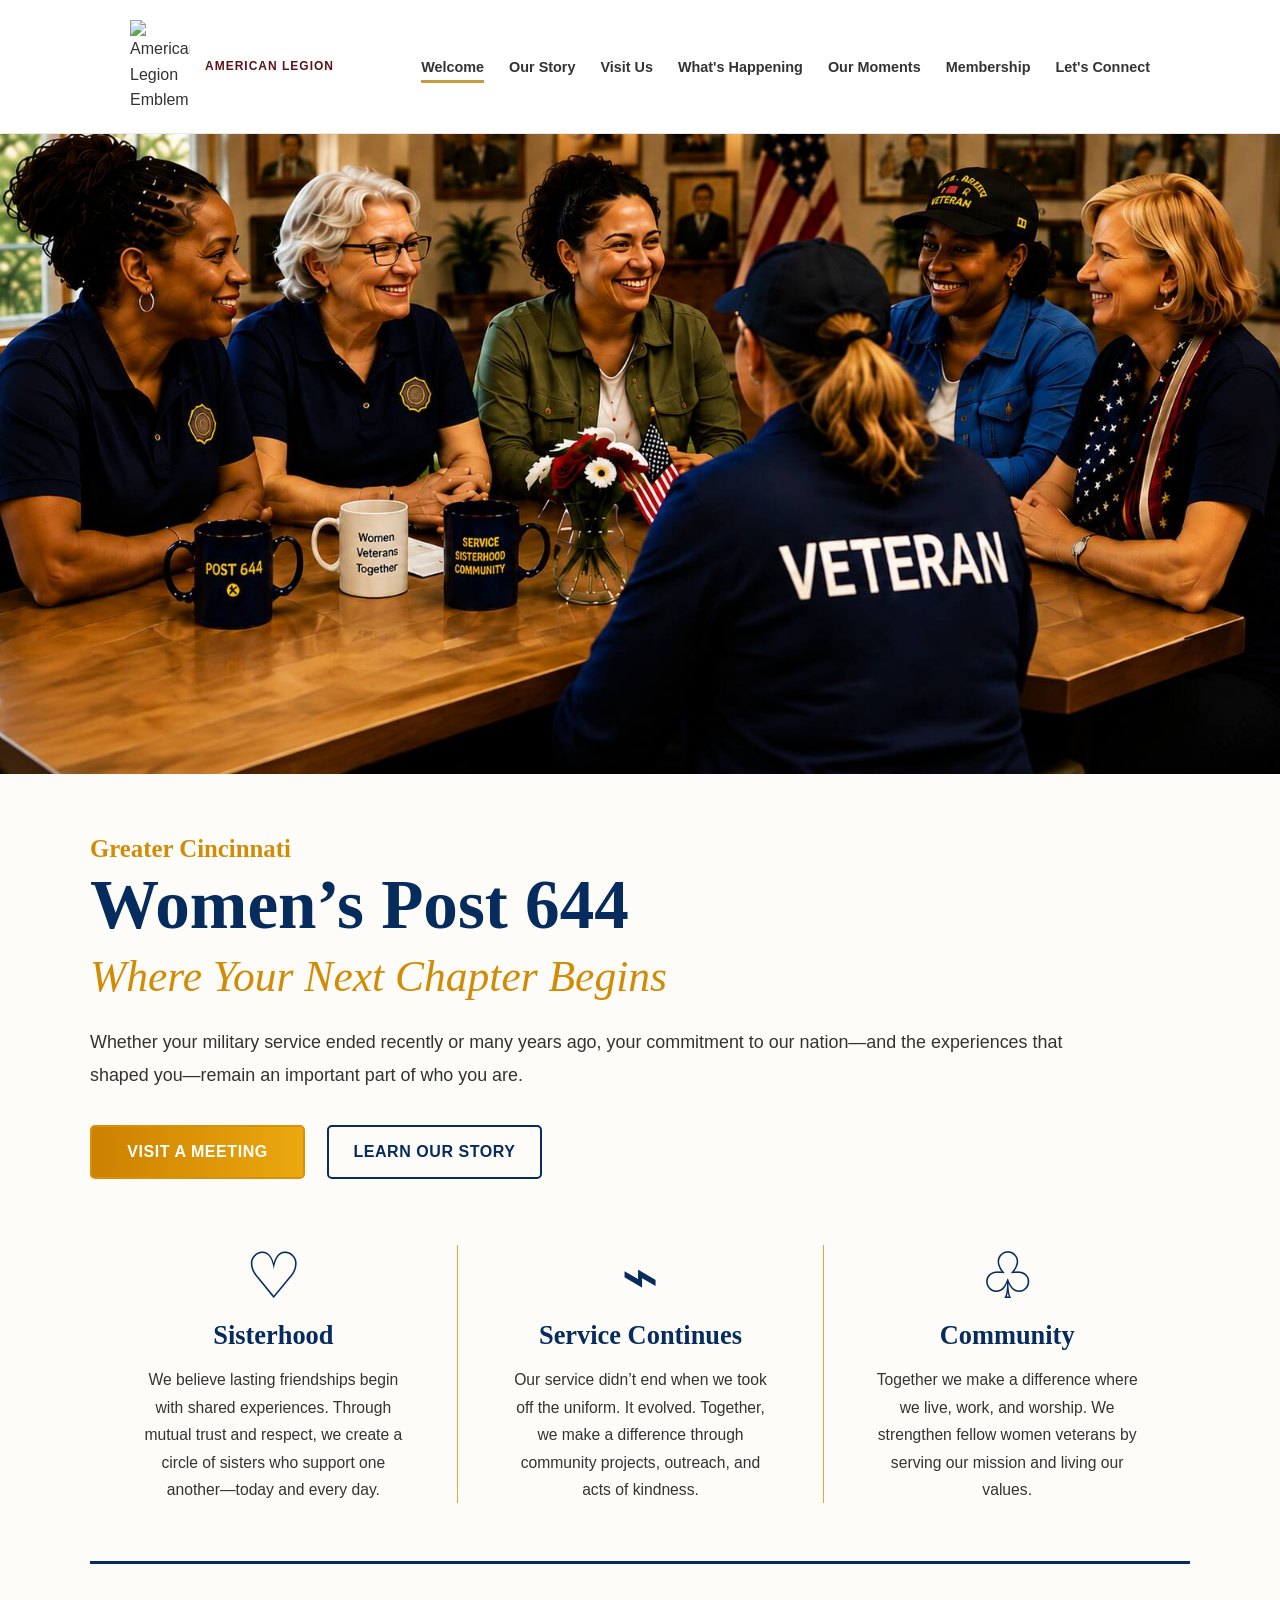
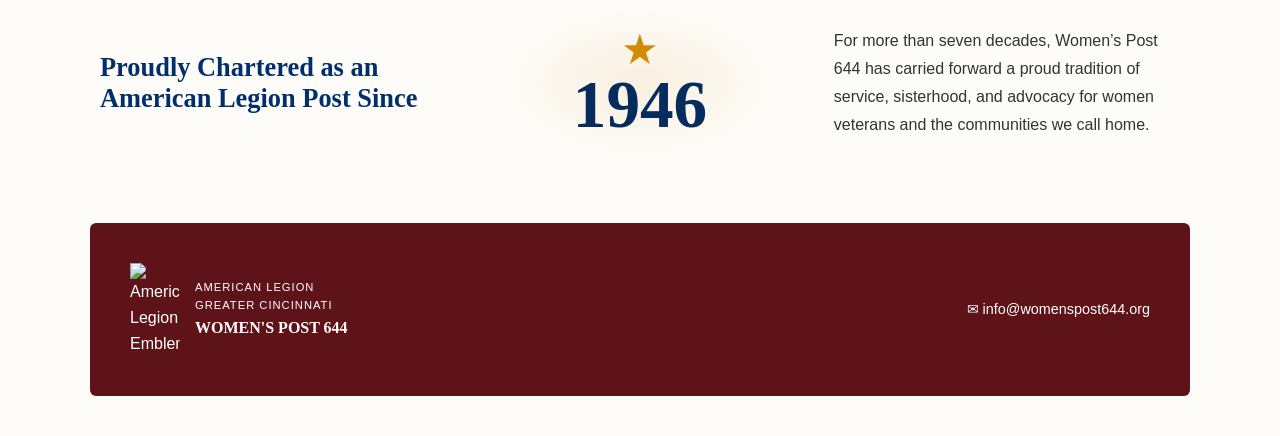
==== public/index.html @ 41a0744d "Center charter section" ====
<!DOCTYPE html>
<html lang="en">
<head>
  <meta charset="UTF-8">
  <meta name="viewport" content="width=device-width, initial-scale=1.0">
  <title>Welcome - American Legion Women's Post 644</title>
  <link rel="stylesheet" href="styles.css">
</head>
<body>

  <!-- FIXED HEADER -->
  <header class="site-header">
    <div class="header-inner">
      <div class="logo-container">
        <img src="TAL-emblem-line-art-RGB.png" alt="American Legion Emblem" class="logo-img">
        <div class="logo-text">
          <span class="legion-title">AMERICAN LEGION</span>
        </div>
      </div>
      <nav class="main-nav">
        <ul>
          <li><a href="index.html" class="active">Welcome</a></li>
          <li><a href="our-story.html">Our Story</a></li>
          <li><a href="visit-us.html">Visit Us</a></li>
          <li><a href="whats-happening.html">What's Happening</a></li>
          <li><a href="our-moments.html">Our Moments</a></li>
          <li><a href="membership.html">Membership</a></li>
          <li><a href="lets-connect.html">Let's Connect</a></li>
        </ul>
      </nav>
    </div>
  </header>

  <!-- ========================================== -->
  <!-- WELCOME PAGE CONTENT -->
  <!-- ========================================== -->
  <main>
    <section class="home-photo">
      <img src="welcome-table-hero.jpg" alt="A diverse group of women veterans gathered around a table">
    </section>

    <section class="home-intro">
      <p class="home-kicker">Greater Cincinnati</p>
      <h1>Women’s Post 644</h1>
      <p class="home-tagline">Where Your Next Chapter Begins</p>
      <p class="home-lede">Whether your military service ended recently or many years ago, your commitment to our nation—and the experiences that shaped you—remain an important part of who you are.</p>
      <div class="home-actions">
        <a class="home-button home-button-gold" href="visit-us.html">Visit a Meeting</a>
        <a class="home-button home-button-outline" href="our-story.html">Learn Our Story</a>
      </div>
    </section>

    <section class="home-values" aria-label="Our values">
      <article class="home-value">
        <div class="home-value-icon" aria-hidden="true">♡</div>
        <h2>Sisterhood</h2>
        <p>We believe lasting friendships begin with shared experiences. Through mutual trust and respect, we create a circle of sisters who support one another—today and every day.</p>
      </article>
      <article class="home-value">
        <div class="home-value-icon" aria-hidden="true">⌁</div>
        <h2>Service Continues</h2>
        <p>Our service didn’t end when we took off the uniform. It evolved. Together, we make a difference through community projects, outreach, and acts of kindness.</p>
      </article>
      <article class="home-value">
        <div class="home-value-icon" aria-hidden="true">♧</div>
        <h2>Community</h2>
        <p>Together we make a difference where we live, work, and worship. We strengthen fellow women veterans by serving our mission and living our values.</p>
      </article>
    </section>

    <section class="home-charter">
      <h2>Proudly Chartered as an American Legion Post Since</h2>
      <div class="home-year" aria-label="Chartered in 1946">
        <span class="year-star">★</span>
        <strong>1946</strong>
      </div>
      <p>For more than seven decades, Women’s Post 644 has carried forward a proud tradition of service, sisterhood, and advocacy for women veterans and the communities we call home.</p>
    </section>
  </main>
  <!-- ========================================== -->

  <!-- FIXED FOOTER -->
  <footer class="site-footer">
    <div class="footer-inner">
      <div class="footer-logo">
        <img src="TAL-emblem-full-detail-RGB.png" alt="American Legion Emblem" class="footer-img">
        <div class="footer-logo-text">
          <span class="footer-legion-title">AMERICAN LEGION</span>
          <span class="footer-chapter-title">GREATER CINCINNATI</span>
          <span class="footer-post-title">WOMEN'S POST 644</span>
        </div>
      </div>
      <div class="footer-address" aria-hidden="true"></div>
      <div class="footer-contact">
        <p>&#9993; info@womenspost644.org</p>
      </div>
    </div>
  </footer>

  <script>
    function handleImageError(imgElement) {
      const container = imgElement.parentElement;
      container.innerHTML = `
        <div class="photo-waiting-message">
          <span>&#128247;</span>
          <p>Photo coming soon...</p>
        </div>
      `;
    }
  </script>

</body>
</html>
---- public/styles.css ----
/* ========================================= */
/* --- GLOBAL VARIABLES & RESET --- */
/* ========================================= */
:root {
  --color-navy: #002f6c;
  --color-gold: #c89b3c;
  --color-beige-light: #fdfcf9;
  --color-beige-dark: #f4f0e6;
  --color-red: #5e1319;
  --color-text: #333333;
  --font-serif: 'Georgia', 'Times New Roman', serif;
  --font-sans: 'Arial', 'Helvetica', sans-serif;
}

* {
  box-sizing: border-box;
  margin: 0;
  padding: 0;
}

body {
  font-family: var(--font-sans);
  color: var(--color-text);
  line-height: 1.6;
  background: #fffdfa;
}

/* ========================================= */
/* --- WELCOME PAGE --- */
/* ========================================= */
.home-photo {
  width: 100%;
  overflow: hidden;
  background: #e9e0d2;
}

.home-photo img {
  display: block;
  width: 100%;
  height: auto;
}

.home-intro,
.home-values,
.home-charter {
  width: min(1100px, calc(100% - 80px));
  margin-inline: auto;
}

.home-intro {
  padding: 60px 0 48px;
}

.home-kicker {
  color: #d28b05;
  font: 700 1.55rem/1.2 var(--font-serif);
  margin-bottom: 4px;
}

.home-intro h1 {
  color: #062b5d;
  font-size: clamp(3rem, 5.4vw, 4.7rem);
  line-height: 1.08;
  margin-bottom: 8px;
}

.home-tagline {
  color: #d28b05;
  font: italic clamp(2rem, 3.4vw, 3.1rem)/1.2 var(--font-serif);
  margin-bottom: 24px;
}

.home-lede {
  max-width: 980px;
  font-size: 1.12rem;
  line-height: 1.8;
}

.home-actions {
  display: flex;
  flex-wrap: wrap;
  gap: 22px;
  margin-top: 34px;
}

.home-button {
  display: inline-flex;
  min-width: 215px;
  min-height: 54px;
  align-items: center;
  justify-content: center;
  border: 2px solid #062b5d;
  border-radius: 5px;
  color: #062b5d;
  font-weight: 800;
  letter-spacing: .035em;
  text-decoration: none;
  text-transform: uppercase;
}

.home-button-gold {
  border-color: #d99108;
  background: linear-gradient(90deg, #cc8100, #eba80f);
  color: white;
}

.home-button:hover,
.home-button:focus-visible {
  transform: translateY(-1px);
  box-shadow: 0 5px 14px rgba(6, 43, 93, .16);
}

.home-values {
  display: grid;
  grid-template-columns: repeat(3, 1fr);
  padding: 18px 0 58px;
}

.home-value {
  padding: 0 48px;
  text-align: center;
}

.home-value + .home-value {
  border-left: 1px solid #dfa83c;
}

.home-value-icon {
  min-height: 65px;
  color: #062b5d;
  font: 400 4rem/1 var(--font-serif);
}

.home-value h2 {
  margin: 4px 0 10px;
  color: #062b5d;
  font-size: 1.65rem;
}

.home-value p {
  font-size: .98rem;
  line-height: 1.75;
}

.home-charter {
  display: grid;
  grid-template-columns: 1fr .9fr 1fr;
  gap: 38px;
  align-items: center;
  border-top: 3px solid #062b5d;
  padding: 34px 10px 55px;
}

.home-charter h2 {
  font-size: 1.65rem;
  line-height: 1.2;
}

.small-gold-line {
  display: block;
  width: 40px;
  height: 2px;
  margin: 14px 0 9px;
  background: #d28b05;
}

.home-charter p {
  line-height: 1.75;
}

.home-year {
  display: flex;
  min-height: 170px;
  flex-direction: column;
  align-items: center;
  justify-content: center;
  color: #062b5d;
  background: radial-gradient(ellipse, rgba(210,139,5,.10), transparent 67%);
}

.year-star {
  color: #d28b05;
  font-size: 2.6rem;
  line-height: 1;
}

.home-year strong {
  font: 700 4.2rem/1 var(--font-serif);
}

@media (max-width: 820px) {
  .home-intro,
  .home-values,
  .home-charter {
    width: min(100% - 36px, 680px);
  }

  .home-values,
  .home-charter {
    grid-template-columns: 1fr;
  }

  .home-value {
    padding: 30px 12px;
  }

  .home-value + .home-value {
    border-top: 1px solid #dfa83c;
    border-left: 0;
  }

  .home-charter {
    gap: 10px;
    text-align: center;
  }

  .small-gold-line {
    margin-inline: auto;
  }

}

@media (max-width: 520px) {
  .home-intro {
    padding-top: 38px;
  }

  .home-actions,
  .home-button {
    width: 100%;
  }
}

h1, h2, h3, h4 {
  font-family: var(--font-serif);
  color: var(--color-navy);
}

/* ========================================= */
/* --- FIXED HEADER & NAVIGATION --- */
/* ========================================= */
.site-header {
  background: #ffffff;
  border-bottom: 1px solid #eaeaea;
  width: 100%;
  position: sticky; 
  top: 0;            
  z-index: 1000;    
}

.header-inner {
  display: flex;
  justify-content: space-between;
  align-items: center;
  max-width: 1100px; 
  margin: 0 auto;    
  padding: 20px 40px; 
  width: 100%;
}

.logo-container {
  display: flex;
  align-items: center;
  gap: 15px;
}

.logo-img {
  width: 60px;
  height: auto;
}

.logo-text {
  display: flex;
  flex-direction: column;
}

.legion-title {
  font-size: 0.8rem; /* Slightly increased for better legibility */
  color: var(--color-red);
  letter-spacing: 1.5px; /* Expands the letters slightly for a sharper look */
  font-weight: 800; /* Makes the text bolder and more impactful */
  text-transform: uppercase;
}

.chapter-title {
  font-size: 0.85rem;
  color: var(--color-navy);
  font-weight: bold;
  letter-spacing: 0.5px;
}

.post-title {
  font-size: 1.2rem;
  font-family: var(--font-serif);
  color: var(--color-navy);
  font-weight: bold;
}

.main-nav ul {
  display: flex;
  list-style: none;
  gap: 25px;
}

.main-nav a {
  text-decoration: none;
  color: var(--color-text);
  font-size: 0.9rem;
  font-weight: bold;
  padding-bottom: 5px;
}

.main-nav a.active {
  border-bottom: 3px solid var(--color-gold);
}

/* ========================================= */
/* --- UNIFIED 2-COLUMN LAYOUTS --- */
/* ========================================= */
/* This guarantees ALL columns are identical */
.hero-split,
.main-container,
.promise-section,
.bottom-cta,
.legacy-section {
  display: grid;
  grid-template-columns: 1fr 1fr; /* Forces exact 50/50 split */
  gap: 50px;                      /* Consistent space between columns */
  max-width: 1100px;              /* Keeps the entire width identical */
  margin: 60px auto;              /* Consistent spacing */
  padding: 0 40px;
  align-items: stretch;           /* Keeps heights identical */
}

/* Layout overrides to prevent bad margins on specific sections */
.hero-split {
  background-color: var(--color-beige-light);
  border-bottom: 1px solid #eaeaea;
  margin: 0 auto;
  padding: 40px;
  align-items: center;
}

.bottom-cta {
  margin-bottom: 40px;
  align-items: center;
}

.promise-section {
  margin-top: 0;
}

/* ========================================= */
/* --- HERO IMAGE BEHAVIORS --- */
/* ========================================= */
.hero-image {
  width: 100%;
  display: flex;
  justify-content: center;
}

.hero-image img {
  max-width: 100%;
  height: auto;
  object-fit: contain;
  border-radius: 4px; 
}

/* Top Hero for Our Story Page */
.story-hero {
  background-color: var(--color-beige-light);
  border-bottom: 1px solid #eaeaea;
  width: 100%;
  display: flex;
  justify-content: center;
}

.story-hero-inner {
  width: 100%;
  max-width: 1100px; 
  margin: 0 auto;
}

.full-width-banner {
  width: 100%;
  height: auto;
  display: block;
}

.hero-divider {
  color: var(--color-gold);
  font-size: 1.5rem;
  margin-bottom: 20px;
}

.hero-subtitle {
  font-family: var(--font-serif);
  font-size: 1.8rem;
  font-style: italic;
  color: var(--color-gold);
  line-height: 1.2;
}

/* ========================================= */
/* --- COMPONENT STYLES --- */
/* ========================================= */
.content-left h2 {
  font-size: 2rem;
  font-style: italic;
  margin-bottom: 25px;
  line-height: 1.3;
}

.content-left p {
  margin-bottom: 20px;
  font-size: 1rem;
}

.highlight-text {
  color: var(--color-gold);
  font-weight: bold;
}

.highlight-red {
  color: var(--color-red);
  font-weight: bold;
}

.bold-text {
  font-weight: bold;
  color: var(--color-navy);
  font-size: 1.1rem;
  margin-top: 30px;
}

.legacy-image img {
  width: 100%;
  border-radius: 4px;
}

/* Info Card */
.info-card {
  background-color: var(--color-beige-dark);
  padding: 30px;
  border-radius: 4px;
  height: 100%;
}

.info-card h3 {
  text-align: center;
  font-size: 1.6rem;
  color: var(--color-gold);
}

.card-divider {
  text-align: center;
  color: var(--color-gold);
  margin-bottom: 30px;
}

.info-row {
  display: flex;
  gap: 15px; 
  margin-bottom: 20px; 
  border-bottom: 1px solid #dfd8c8;
  padding-bottom: 15px; 
}

.info-row:last-child {
  border-bottom: none;
  margin-bottom: 0;
  padding-bottom: 0;
}

.icon-circle {
  background-color: var(--color-gold);
  color: #fff;
  width: 40px;
  height: 40px;
  display: flex;
  align-items: center;
  justify-content: center;
  border-radius: 50%;
  flex-shrink: 0;
  font-size: 1.2rem;
}

.info-text h4 {
  font-family: var(--font-sans);
  color: var(--color-text);
  font-size: 0.9rem;
  letter-spacing: 1px;
  margin-bottom: 5px;
}

.info-text p {
  font-size: 0.9rem;
}

/* Bottom CTA Specifics */
.cta-image img {
  width: 100%;
  border-radius: 4px;
  height: 100%;
  object-fit: cover;
}

.cta-content h3 {
  font-size: 2rem;
  font-style: italic;
  color: var(--color-gold);
  margin-bottom: 20px;
}

.cta-content p {
  margin-bottom: 15px;
  font-size: 0.95rem;
}

.contact-box {
  display: flex;
  gap: 15px;
  background-color: var(--color-beige-light);
  border: 1px solid var(--color-gold);
  padding: 20px;
  margin-top: 25px;
  border-radius: 4px;
}

.contact-box .icon-circle {
  background-color: var(--color-red);
}

.email-link {
  color: var(--color-navy);
  font-weight: bold;
  font-size: 1.1rem;
}

.cta-banner {
  text-align: center;
  padding: 20px;
  font-style: italic;
  font-family: var(--font-serif);
  color: var(--color-navy);
  font-size: 1.2rem;
}

/* What Guides Us Section */
.guides-section {
  max-width: 1100px;
  margin: 0 auto 80px;
  padding: 0 40px;
}

.guides-header {
  display: flex;
  align-items: center;
  justify-content: center;
  gap: 20px;
  margin-bottom: 50px;
}

.guides-header h2 {
  font-size: 2rem;
  font-style: italic;
  color: var(--color-gold);
}

.guides-header .line {
  flex-grow: 1;
  height: 1px;
  background-color: #dfd8c8;
}

.guides-grid {
  display: grid;
  grid-template-columns: repeat(4, 1fr);
  gap: 30px;
  text-align: center;
}

.guide-item {
  display: flex;
  flex-direction: column;
  align-items: center;
}

.guide-icon {
  background-color: var(--color-red);
  color: white;
  width: 70px;
  height: 70px;
  border-radius: 50%;
  display: flex;
  align-items: center;
  justify-content: center;
  font-size: 2rem;
  margin-bottom: 15px;
  border: 3px solid var(--color-beige-light);
  box-shadow: 0 0 0 2px var(--color-red); 
}

.guide-item h4 {
  color: var(--color-red);
  font-size: 1.2rem;
  margin-bottom: 10px;
}

.guide-item p {
  font-size: 0.9rem;
  line-height: 1.5;
}

/* Bottom Promise Section Specifics */
.promise-image {
  display: flex;
}

.promise-image img {
  width: 100%;
  height: 100%; 
  object-fit: cover; 
  border-radius: 4px;
}

.promise-content {
  background-color: var(--color-beige-dark);
  padding: 60px 40px;
  border-radius: 4px;
}

.promise-content h3 {
  font-size: 2rem;
  font-style: italic;
  color: var(--color-gold);
  margin-bottom: 20px;
}

.promise-content p {
  font-size: 1.1rem;
  color: var(--color-text);
  margin-bottom: 8px;
}

.promise-bold {
  font-weight: bold;
  color: var(--color-red) !important;
  margin-top: 15px;
}

.heart-icon {
  color: var(--color-gold);
}

/* ========================================= */
/* --- FIXED FOOTER --- */
/* ========================================= */
.site-footer {
  width: 100%;
  padding-bottom: 40px; 
}

.footer-inner {
  background-color: var(--color-red);
  color: #ffffff;
  display: grid;
  grid-template-columns: 1fr 1fr 1fr;
  align-items: center;
  max-width: 1100px;  
  margin: 0 auto;     
  padding: 40px;      
  width: 100%;
  border-radius: 4px; 
}

.footer-logo {
  display: flex;
  align-items: center;
  gap: 15px;
}

.footer-img {
  width: 50px;
}

.footer-logo-text {
  display: flex;
  flex-direction: column;
}

.footer-legion-title, .footer-chapter-title {
  font-size: 0.7rem;
  letter-spacing: 1px;
}

.footer-post-title {
  font-family: var(--font-serif);
  font-size: 1rem;
  font-weight: bold;
}

.footer-address p, .footer-contact p {
  font-size: 0.9rem;
  line-height: 1.5;
}

.footer-contact {
  text-align: right;
}


/* ========================================= */
/* --- VISIT US FULL-WIDTH HERO STYLES --- */
/* ========================================= */
.visit-us-hero {
  background-color: var(--color-beige-light);
  border-bottom: 1px solid #eaeaea;
  width: 100%;
  max-width: 1100px;
  margin: 0 auto;
  padding: 40px;
  display: block; /* Removes the 2-column grid layout specifically for this hero */
}

.visit-us-hero .hero-image-full {
  width: 100%;
  display: flex;
  justify-content: center;
}

.visit-us-hero .hero-image-full img {
  width: 100%;
  max-width: 1000px;
  height: auto;
  object-fit: contain;
  border-radius: 4px;
}

/* ========================================= */
/* --- INTERACTIVE GRID CALENDAR OBJECT --- */
/* ========================================= */
.calendar-card {
  background-color: var(--color-beige-dark);
  border: 1px solid #dfd8c8;
  border-radius: 6px;
  padding: 25px;
  height: 100%;
}

.calendar-header-title {
  text-align: center;
  font-family: var(--font-serif);
  font-size: 1.1rem;
  color: var(--color-navy);
  letter-spacing: 1px;
  font-weight: bold;
  margin-bottom: 12px;
}

.calendar-nav {
  display: flex;
  justify-content: space-between;
  align-items: center;
  border-top: 1px solid #dfd8c8;
  border-bottom: 1px solid #dfd8c8;
  padding: 8px 15px;
  margin-bottom: 15px;
}

.calendar-nav h3 {
  font-size: 1.1rem;
  color: var(--color-red);
  letter-spacing: 1px;
}

.cal-arrow {
  color: var(--color-red);
  font-weight: bold;
  cursor: pointer;
  padding: 0 8px;
  user-select: none;
  font-size: 1.1rem;
}

.cal-arrow:hover {
  opacity: 0.7;
}

/* Calendar Grid Container */
.calendar-grid {
  display: grid;
  grid-template-columns: repeat(7, 1fr);
  background-color: #e6dfcf; 
  gap: 1px;
  border: 1px solid #dfd8c8;
  border-radius: 4px;
  overflow: hidden;
}

/* Weekday Labels */
.cal-weekday {
  background-color: var(--color-red);
  color: #ffffff;
  font-size: 0.7rem;
  font-weight: bold;
  text-align: center;
  padding: 8px 0;
  letter-spacing: 0.5px;
}

/* Individual Day Cells */
.cal-day {
  background-color: #ffffff;
  min-height: 60px;
  padding: 5px;
  font-size: 0.8rem;
  color: var(--color-text);
  display: flex;
  flex-direction: column;
  justify-content: flex-start;
  align-items: flex-start;
}

.cal-day span {
  font-weight: 600;
}

/* Muted past/future days */
.cal-day.muted {
  background-color: #f8f6f0;
  color: #b0a898;
}

.cal-day.muted span {
  font-weight: normal;
}

/* Highlighted Event Cell */
.cal-day.active-event {
  background-color: #faeccd;
  border: 1px inset var(--color-gold);
}

.cal-day.active-event .day-num {
  color: var(--color-red);
  font-weight: bold;
}

/* Event micro-badges inside cells */
.cal-event-tag {
  font-size: 0.55rem;
  background-color: var(--color-red);
  color: #ffffff;
  padding: 1px 3px;
  border-radius: 2px;
  margin-top: 3px;
  line-height: 1.1;
  font-weight: normal !important;
  max-width: 100%;
  overflow: hidden;
  text-overflow: ellipsis;
  white-space: nowrap;
}

.cal-time {
  font-size: 0.5rem;
  color: var(--color-navy);
  margin-top: 2px;
  font-weight: bold !important;
}

/* ========================================= */
/* --- ANNOUNCEMENTS / MONTHLY HIGHLIGHTS --- */
/* ========================================= */
.announcements-section {
  max-width: 1100px;
  margin: 60px auto;
  padding: 30px 40px;
  background-color: var(--color-beige-dark);
  border: 1px solid #dfd8c8;
  border-radius: 6px;
}

.announcements-header-title {
  text-align: center;
  font-family: var(--font-serif);
  font-size: 1.1rem;
  color: var(--color-navy);
  letter-spacing: 1px;
  font-weight: bold;
  margin-bottom: 25px;
  border-bottom: 1px solid #dfd8c8;
  padding-bottom: 15px;
}

.announcements-grid {
  display: grid;
  grid-template-columns: 1fr 1fr;
  gap: 30px;
  align-items: stretch;
}

.announcement-badge-row {
  display: flex;
  gap: 20px;
  align-items: flex-start;
  background-color: #ffffff;
  padding: 20px;
  border-radius: 4px;
  border: 1px solid #dfd8c8;
  height: 100%;
}

.announcement-badge-row .icon-circle {
  flex-shrink: 0;
}

.red-bg {
  background-color: var(--color-red) !important;
  color: white;
}

.gold-bg {
  background-color: var(--color-gold) !important;
  color: white;
}

.announcement-list p {
  font-size: 0.85rem;
  margin-bottom: 12px;
  color: var(--color-text);
  line-height: 1.4;
}

.announcement-list p:last-child {
  margin-bottom: 0;
}

/* ========================================= */
/* --- OUR MOMENTS PAGE STYLES --- */
/* ========================================= */

.moments-grid-section {
  max-width: 1100px;
  margin: 0 auto 60px;
  padding: 0 40px;
}

.moments-grid {
  display: grid;
  grid-template-columns: repeat(3, 1fr);
  gap: 30px;
}

.moment-card {
  background-color: var(--color-navy);
  border-radius: 6px;
  overflow: hidden;
  box-shadow: 0 4px 6px rgba(0, 0, 0, 0.05);
  display: flex;
  flex-direction: column;
}

.moment-img-container {
  width: 100%;
  height: 200px;
  background-color: var(--color-beige-dark);
  overflow: hidden;
}

.moment-img-container img {
  width: 100%;
  height: 100%;
  object-fit: cover;
  transition: transform 0.3s ease;
}

.moment-img-container img:hover {
  transform: scale(1.03);
}

.moment-card-content {
  padding: 20px;
  color: #ffffff;
  display: flex;
  flex-direction: column;
  justify-content: flex-start;
  flex-grow: 1;
}

.moment-card-title {
  font-family: var(--font-serif);
  font-size: 0.95rem;
  color: var(--color-gold);
  letter-spacing: 0.5px;
  font-weight: bold;
  margin-bottom: 8px;
}

.moment-card-content p {
  font-size: 0.85rem;
  color: #f0f0f0;
  line-height: 1.4;
}

/* Responsive safeguard for smaller screens */
@media (max-width: 900px) {
  .moments-grid {
    grid-template-columns: 1fr;
  }
}

/* ========================================= */
/* --- OUR MOMENTS & LIGHTBOX STYLES --- */
/* ========================================= */

.moments-grid-section {
  max-width: 1100px;
  margin: 0 auto 60px;
  padding: 0 40px;
}

.moments-grid {
  display: grid;
  grid-template-columns: repeat(3, 1fr);
  gap: 30px;
}

.moment-card {
  background-color: var(--color-navy);
  border-radius: 6px;
  overflow: hidden;
  box-shadow: 0 4px 6px rgba(0, 0, 0, 0.05);
  display: flex;
  flex-direction: column;
  cursor: pointer;
  transition: transform 0.2s ease, box-shadow 0.2s ease;
}

.moment-card:hover {
  transform: translateY(-4px);
  box-shadow: 0 8px 15px rgba(0, 0, 0, 0.1);
}

.moment-img-container {
  width: 100%;
  height: 200px;
  background-color: var(--color-beige-dark);
  overflow: hidden;
  position: relative;
}

.moment-img-container img {
  width: 100%;
  height: 100%;
  object-fit: cover;
  transition: transform 0.3s ease;
}

.moment-card:hover .moment-img-container img {
  transform: scale(1.03);
}

/* Waiting / Missing Image Placeholder Box */
.photo-waiting-message {
  width: 100%;
  height: 100%;
  background-color: var(--color-beige-dark);
  display: flex;
  flex-direction: column;
  align-items: center;
  justify-content: center;
  color: #777777;
  gap: 8px;
}

.photo-waiting-message span {
  font-size: 1.8rem;
}

.photo-waiting-message p {
  font-size: 0.8rem;
  font-style: italic;
  font-family: var(--font-serif);
  color: var(--color-navy);
  margin: 0;
}

.moment-card-content {
  padding: 20px;
  color: #ffffff;
  display: flex;
  flex-direction: column;
  justify-content: flex-start;
  flex-grow: 1;
}

.moment-card-title {
  font-family: var(--font-serif);
  font-size: 0.95rem;
  color: var(--color-gold);
  letter-spacing: 0.5px;
  font-weight: bold;
  margin-bottom: 8px;
}

.moment-card-content p {
  font-size: 0.85rem;
  color: #f0f0f0;
  line-height: 1.4;
}

/* Lightbox Modal Overlay */
.lightbox-modal {
  display: none;
  position: fixed;
  z-index: 2000;
  left: 0;
  top: 0;
  width: 100%;
  height: 100%;
  background-color: rgba(0, 0, 0, 0.85);
  align-items: center;
  justify-content: center;
  padding: 20px;
}

.lightbox-content {
  background-color: var(--color-beige-light);
  padding: 20px;
  border-radius: 6px;
  max-width: 800px;
  width: 100%;
  text-align: center;
  position: relative;
  box-shadow: 0 5px 25px rgba(0,0,0,0.5);
}

.lightbox-content img {
  width: 100%;
  max-height: 60vh;
  object-fit: contain;
  border-radius: 4px;
}

.lightbox-content p {
  margin-top: 15px;
  font-family: var(--font-serif);
  color: var(--color-navy);
  font-size: 1.1rem;
}

.lightbox-close {
  position: absolute;
  top: 15px;
  right: 25px;
  color: #ffffff;
  font-size: 2.5rem;
  font-weight: bold;
  cursor: pointer;
  z-index: 2010;
}

.lightbox-close:hover {
  color: var(--color-gold);
}

@media (max-width: 900px) {
  .moments-grid {
    grid-template-columns: 1fr;
  }
}

/* ========================================= */
/* --- MEMBERSHIP PAGE STYLES --- */
/* ========================================= */

.membership-columns-section {
  max-width: 1100px;
  margin: 40px auto;
  padding: 0 40px;
}

.membership-grid {
  display: grid;
  grid-template-columns: repeat(3, 1fr);
  gap: 30px;
  align-items: stretch;
}

.membership-card {
  background-color: var(--color-beige-dark);
  border: 1px solid #dfd8c8;
  border-radius: 6px;
  padding: 30px;
  display: flex;
  flex-direction: column;
  height: 100%;
}

.membership-card h3 {
  text-align: center;
  font-size: 1.2rem;
  color: var(--color-navy);
  letter-spacing: 0.5px;
}

.membership-icon-circle {
  background-color: var(--color-navy);
  color: #ffffff;
  width: 60px;
  height: 60px;
  display: flex;
  align-items: center;
  justify-content: center;
  border-radius: 50%;
  margin: 15px auto 20px;
  font-size: 1.5rem;
}

/* Eligibility branch badges grid */
.branches-grid {
  display: grid;
  grid-template-columns: repeat(3, 1fr);
  gap: 8px;
  margin-top: auto;
}

.branch-tag {
  background-color: #ffffff;
  border: 1px solid #dfd8c8;
  color: var(--color-navy);
  font-size: 0.65rem;
  font-weight: bold;
  text-align: center;
  padding: 6px 4px;
  border-radius: 4px;
  letter-spacing: 0.5px;
}

/* Benefits list */
.benefit-list {
  list-style: none;
  display: flex;
  flex-direction: column;
  gap: 15px;
  margin-top: 10px;
}

.benefit-list li {
  display: flex;
  gap: 12px;
  align-items: flex-start;
  font-size: 0.85rem;
  color: var(--color-text);
  line-height: 1.4;
}

.benefit-bullet {
  color: var(--color-gold);
  font-size: 1rem;
  flex-shrink: 0;
  margin-top: 1px;
}

/* Membership Bottom CTA Banner */
.membership-cta-banner {
  max-width: 1100px;
  margin: 40px auto 0;
  padding: 0 40px;
}

.cta-banner-grid {
  background-color: var(--color-beige-dark);
  border: 1px solid #dfd8c8;
  border-radius: 6px;
  padding: 25px 30px;
  display: grid;
  grid-template-columns: 1fr 1fr;
  gap: 30px;
  align-items: center;
}

.cta-banner-side {
  display: flex;
  gap: 15px;
  align-items: center;
  background-color: #ffffff;
  padding: 20px;
  border-radius: 4px;
  border: 1px solid #dfd8c8;
  height: 100%;
}

@media (max-width: 900px) {
  .membership-grid,
  .cta-banner-grid {
    grid-template-columns: 1fr;
  }
}

/* ========================================= */
/* --- LET'S CONNECT PAGE STYLES --- */
/* ========================================= */

/* Commander Letter Section */
.commander-letter-section {
  max-width: 1100px;
  margin: 40px auto;
  padding: 0 40px;
}

.commander-card {
  background-color: var(--color-beige-dark);
  border: 1px solid #dfd8c8;
  border-radius: 6px;
  padding: 40px;
  display: grid;
  grid-template-columns: 320px 1fr;
  gap: 40px;
  align-items: center;
}

.commander-img-col {
  width: 100%;
  height: 380px;
  background-color: #ffffff;
  border-radius: 4px;
  overflow: hidden;
  border: 1px solid #dfd8c8;
}

.commander-img-col img {
  width: 100%;
  height: 100%;
  object-fit: cover;
}

.commander-text-col p {
  font-size: 0.9rem;
  color: var(--color-text);
  margin-bottom: 12px;
  line-height: 1.5;
}

.commander-header-title {
  font-family: var(--font-serif);
  font-size: 1.8rem;
  color: var(--color-navy);
  font-style: italic;
  margin-bottom: 15px;
  display: flex;
  align-items: center;
  gap: 10px;
}

.commander-signature {
  margin-top: 10px;
}

.commander-signature .sig-name {
  font-family: var(--font-serif);
  font-size: 1.2rem;
  color: var(--color-navy);
  font-weight: bold;
  font-style: italic;
  margin-bottom: 2px;
}

.commander-signature .sig-title {
  font-size: 0.8rem;
  color: #666;
  line-height: 1.2;
}

/* Ways to Connect 5-Column Grid */
.connect-ways-section {
  max-width: 1100px;
  margin: 50px auto;
  padding: 0 40px;
}

.connect-methods-grid {
  display: grid;
  grid-template-columns: repeat(5, 1fr);
  gap: 20px;
  align-items: stretch;
}

.connect-method-card {
  background-color: var(--color-beige-dark);
  border: 1px solid #dfd8c8;
  border-radius: 6px;
  padding: 20px 15px;
  text-align: center;
  display: flex;
  flex-direction: column;
  align-items: center;
  height: 100%;
}

.connect-icon-circle {
  background-color: var(--color-navy);
  color: #ffffff;
  width: 45px;
  height: 45px;
  border-radius: 50%;
  display: flex;
  align-items: center;
  justify-content: center;
  font-size: 1.2rem;
  margin-bottom: 12px;
}

.connect-method-card h4 {
  font-size: 0.85rem;
  font-family: var(--font-sans);
  letter-spacing: 0.5px;
  color: var(--color-navy);
  margin-bottom: 8px;
}

.connect-highlight {
  font-size: 0.8rem;
  font-weight: bold;
  color: var(--color-navy);
  margin-bottom: 8px;
}

.connect-desc {
  font-size: 0.75rem;
  color: var(--color-text);
  line-height: 1.3;
}

/* Contact Form Section */
.connect-form-section {
  max-width: 1100px;
  margin: 0 auto 60px;
  padding: 0 40px;
}

.connect-form-grid {
  display: grid;
  grid-template-columns: 35% 65%;
  gap: 30px;
  align-items: stretch;
}

.connect-promo-card,
.connect-form-card {
  background-color: var(--color-beige-dark);
  border: 1px solid #dfd8c8;
  border-radius: 6px;
  padding: 30px;
  height: 100%;
}

.connect-form-card h3,
.connect-promo-card h3 {
  text-align: center;
  font-size: 1.1rem;
  color: var(--color-navy);
  letter-spacing: 0.5px;
  margin-bottom: 5px;
}

.form-row {
  display: grid;
  grid-template-columns: 1fr 1fr;
  gap: 15px;
}

.form-group label {
  display: block;
  font-size: 0.8rem;
  font-weight: bold;
  color: var(--color-navy);
  margin-bottom: 5px;
}

.form-group input,
.form-group textarea {
  width: 100%;
  padding: 10px;
  border: 1px solid #dfd8c8;
  border-radius: 4px;
  font-family: var(--font-sans);
  font-size: 0.85rem;
  background-color: #ffffff;
}

.form-group input:focus,
.form-group textarea:focus {
  outline: none;
  border-color: var(--color-gold);
}

@media (max-width: 1000px) {
  .commander-card {
    grid-template-columns: 1fr;
  }
  .connect-methods-grid {
    grid-template-columns: 1fr;
  }
  .connect-form-grid {
    grid-template-columns: 1fr;
  }
}

/* ========================================= */
/* --- GLOBAL VARIABLES & RESET --- */
/* ========================================= */
:root {
  --color-navy: #002f6c;
  --color-gold: #c89b3c;
  --color-beige-light: #fdfcf9;
  --color-beige-dark: #f4f0e6;
  --color-red: #5e1319;
  --color-text: #333333;
  --font-serif: 'Georgia', 'Times New Roman', serif;
  --font-sans: 'Arial', 'Helvetica', sans-serif;
}

* {
  box-sizing: border-box;
  margin: 0;
  padding: 0;
}

body {
  font-family: var(--font-sans);
  color: var(--color-text);
  line-height: 1.6;
  background-color: var(--color-beige-light);
}

h1, h2, h3, h4 {
  font-family: var(--font-serif);
  color: var(--color-navy);
}

/* ========================================= */
/* --- FIXED HEADER & NAVIGATION --- */
/* ========================================= */
.site-header {
  background: #ffffff;
  border-bottom: 1px solid #eaeaea;
  width: 100%;
  position: sticky; 
  top: 0;            
  z-index: 1000;    
}

.header-inner {
  display: flex;
  justify-content: space-between;
  align-items: center;
  max-width: 1100px; 
  margin: 0 auto;    
  padding: 20px 40px; 
  width: 100%;
}

.logo-container {
  display: flex;
  align-items: center;
  gap: 15px;
}

.logo-img {
  width: 70spx;
  height: auto;
}

.logo-text {
  display: flex;
  flex-direction: column;
}

.legion-title {
  font-size: 0.75rem;
  color: var(--color-red);
  letter-spacing: 1px;
}

.chapter-title {
  font-size: 0.85rem;
  color: var(--color-navy);
  font-weight: bold;
  letter-spacing: 0.5px;
}

.post-title {
  font-size: 1.2rem;
  font-family: var(--font-serif);
  color: var(--color-navy);
  font-weight: bold;
}

.main-nav ul {
  display: flex;
  list-style: none;
  gap: 25px;
}

.main-nav a {
  text-decoration: none;
  color: var(--color-text);
  font-size: 0.9rem;
  font-weight: bold;
  padding-bottom: 5px;
}

.main-nav a.active {
  border-bottom: 3px solid var(--color-gold);
}

/* ========================================= */
/* --- UNIFIED 2-COLUMN LAYOUTS --- */
/* ========================================= */
.hero-split,
.main-container,
.promise-section,
.bottom-cta,
.legacy-section {
  display: grid;
  grid-template-columns: 1fr 1fr;
  gap: 50px;
  max-width: 1100px;
  margin: 60px auto;
  padding: 0 40px;
  align-items: stretch;
}

.hero-split {
  background-color: var(--color-beige-light);
  border-bottom: 1px solid #eaeaea;
  margin: 0 auto;
  padding: 40px;
  align-items: center;
}

.bottom-cta {
  margin-bottom: 40px;
  align-items: center;
}

.promise-section {
  margin-top: 0;
}

/* ========================================= */
/* --- HERO IMAGE & PLACEHOLDER STYLES --- */
/* ========================================= */
.hero-image {
  width: 100%;
  display: flex;
  justify-content: center;
  min-height: 250px;
}

.hero-image img {
  max-width: 100%;
  height: auto;
  object-fit: contain;
  border-radius: 4px; 
}

/* Waiting / Missing Image Placeholder Box */
.photo-waiting-message {
  width: 100%;
  min-height: 220px;
  background-color: var(--color-beige-dark);
  border: 1px dashed #dfd8c8;
  display: flex;
  flex-direction: column;
  align-items: center;
  justify-content: center;
  color: #777777;
  gap: 8px;
  border-radius: 4px;
}

.photo-waiting-message span {
  font-size: 2rem;
}

.photo-waiting-message p {
  font-size: 0.85rem;
  font-style: italic;
  font-family: var(--font-serif);
  color: var(--color-navy);
  margin: 0;
}

/* Top Hero for Our Story Page */
.story-hero {
  background-color: var(--color-beige-light);
  border-bottom: 1px solid #eaeaea;
  width: 100%;
  display: flex;
  justify-content: center;
}

.story-hero-inner {
  width: 100%;
  max-width: 1100px; 
  margin: 0 auto;
}

.full-width-banner {
  width: 100%;
  height: auto;
  display: block;
}

.hero-divider {
  color: var(--color-gold);
  font-size: 1.5rem;
  margin-bottom: 20px;
}

.hero-subtitle {
  font-family: var(--font-serif);
  font-size: 1.8rem;
  font-style: italic;
  color: var(--color-gold);
  line-height: 1.2;
}

/* ========================================= */
/* --- COMPONENT STYLES --- */
/* ========================================= */
.content-left h2 {
  font-size: 2rem;
  font-style: italic;
  margin-bottom: 25px;
  line-height: 1.3;
}

.content-left p {
  margin-bottom: 20px;
  font-size: 1rem;
}

.highlight-text {
  color: var(--color-gold);
  font-weight: bold;
}

.highlight-red {
  color: var(--color-red);
  font-weight: bold;
}

.bold-text {
  font-weight: bold;
  color: var(--color-navy);
  font-size: 1.1rem;
  margin-top: 30px;
}

.legacy-image {
  min-height: 250px;
}

.legacy-image img {
  width: 100%;
  border-radius: 4px;
}

/* Info Card */
.info-card {
  background-color: var(--color-beige-dark);
  padding: 30px;
  border-radius: 6px;
  height: 100%;
  border: 1px solid #dfd8c8;
}

.info-card h3 {
  text-align: center;
  font-size: 1.6rem;
  color: var(--color-gold);
}

.card-divider {
  text-align: center;
  color: var(--color-gold);
  margin-bottom: 30px;
}

.info-row {
  display: flex;
  gap: 15px; 
  margin-bottom: 20px; 
  border-bottom: 1px solid #dfd8c8;
  padding-bottom: 15px; 
}

.info-row:last-child {
  border-bottom: none;
  margin-bottom: 0;
  padding-bottom: 0;
}

.icon-circle {
  background-color: var(--color-gold);
  color: #fff;
  width: 40px;
  height: 40px;
  display: flex;
  align-items: center;
  justify-content: center;
  border-radius: 50%;
  flex-shrink: 0;
  font-size: 1.2rem;
}

.info-text h4 {
  font-family: var(--font-sans);
  color: var(--color-text);
  font-size: 0.9rem;
  letter-spacing: 1px;
  margin-bottom: 5px;
}

.info-text p {
  font-size: 0.9rem;
}

/* Bottom CTA Specifics */
.cta-image {
  min-height: 250px;
}

.cta-image img {
  width: 100%;
  border-radius: 4px;
  height: 100%;
  object-fit: cover;
}

.cta-content h3 {
  font-size: 2rem;
  font-style: italic;
  color: var(--color-gold);
  margin-bottom: 20px;
}

.cta-content p {
  margin-bottom: 15px;
  font-size: 0.95rem;
}

.contact-box {
  display: flex;
  gap: 15px;
  background-color: var(--color-beige-light);
  border: 1px solid var(--color-gold);
  padding: 20px;
  margin-top: 25px;
  border-radius: 4px;
}

.contact-box .icon-circle {
  background-color: var(--color-red);
}

.email-link {
  color: var(--color-navy);
  font-weight: bold;
  font-size: 1.1rem;
}

/* ========================================= */
/* --- STANDARDIZED CTA BANNER --- */
/* ========================================= */
.cta-banner {
  max-width: 1100px;
  margin: 60px auto 40px;
  padding: 30px 40px;
  background-color: var(--color-beige-dark);
  border: 1px solid #dfd8c8;
  border-radius: 6px;
  text-align: center;
  font-style: italic;
  font-family: var(--font-serif);
  color: var(--color-navy);
  font-size: 1.2rem;
}

.quote-footer-text {
  font-family: var(--font-sans);
  font-size: 0.85rem;
  letter-spacing: 1px;
  color: var(--color-navy);
  margin-top: 10px;
  font-weight: bold;
  font-style: normal;
}

.quote-footer-text {
  font-family: var(--font-sans);
  font-size: 0.85rem;
  letter-spacing: 1px;
  color: var(--color-navy);
  margin-top: 10px;
  font-weight: bold;
  font-style: normal;
}

/* Unified Buttons with Hover Feedback */
.view-all-btn {
  display: inline-block;
  background-color: var(--color-red);
  color: #ffffff;
  text-decoration: none;
  padding: 10px 30px;
  border-radius: 4px;
  font-size: 0.85rem;
  font-weight: bold;
  letter-spacing: 1px;
  border: none;
  cursor: pointer;
  transition: background-color 0.2s ease, transform 0.1s ease;
}

.view-all-btn:hover {
  background-color: #430d11;
  transform: translateY(-1px);
}

/* What Guides Us Section */
.guides-section {
  max-width: 1100px;
  margin: 0 auto 80px;
  padding: 0 40px;
}

.guides-header {
  display: flex;
  align-items: center;
  justify-content: center;
  gap: 20px;
  margin-bottom: 50px;
}

.guides-header h2 {
  font-size: 2rem;
  font-style: italic;
  color: var(--color-gold);
}

.guides-header .line {
  flex-grow: 1;
  height: 1px;
  background-color: #dfd8c8;
}

.guides-grid {
  display: grid;
  grid-template-columns: repeat(4, 1fr);
  gap: 30px;
  text-align: center;
}

.guide-item {
  display: flex;
  flex-direction: column;
  align-items: center;
}

.guide-icon {
  background-color: var(--color-red);
  color: white;
  width: 70px;
  height: 70px;
  border-radius: 50%;
  display: flex;
  align-items: center;
  justify-content: center;
  font-size: 2rem;
  margin-bottom: 15px;
  border: 3px solid var(--color-beige-light);
  box-shadow: 0 0 0 2px var(--color-red); 
}

.guide-item h4 {
  color: var(--color-red);
  font-size: 1.2rem;
  margin-bottom: 10px;
}

.guide-item p {
  font-size: 0.9rem;
  line-height: 1.5;
}

/* Bottom Promise Section Specifics */
.promise-image {
  display: flex;
  min-height: 250px;
}

.promise-image img {
  width: 100%;
  height: 100%; 
  object-fit: cover; 
  border-radius: 4px;
}

.promise-content {
  background-color: var(--color-beige-dark);
  padding: 60px 40px;
  border-radius: 6px;
  border: 1px solid #dfd8c8;
}

.promise-content h3 {
  font-size: 2rem;
  font-style: italic;
  color: var(--color-gold);
  margin-bottom: 20px;
}

.promise-content p {
  font-size: 1.1rem;
  color: var(--color-text);
  margin-bottom: 8px;
}

.promise-bold {
  font-weight: bold;
  color: var(--color-red) !important;
  margin-top: 15px;
}

.heart-icon {
  color: var(--color-gold);
}

/* ========================================= */
/* --- FIXED FOOTER --- */
/* ========================================= */
.site-footer {
  width: 100%;
  padding-bottom: 40px; 
}

.footer-inner {
  background-color: var(--color-red);
  color: #ffffff;
  display: grid;
  grid-template-columns: 1fr 1fr 1fr;
  align-items: center;
  max-width: 1100px;  
  margin: 0 auto;     
  padding: 40px;      
  width: 100%;
  border-radius: 6px; 
}

.footer-logo {
  display: flex;
  align-items: center;
  gap: 15px;
}

.footer-img {
  width: 50px;
}

.footer-logo-text {
  display: flex;
  flex-direction: column;
}

.footer-legion-title, .footer-chapter-title {
  font-size: 0.7rem;
  letter-spacing: 1px;
}

.footer-post-title {
  font-family: var(--font-serif);
  font-size: 1rem;
  font-weight: bold;
}

.footer-address p, .footer-contact p {
  font-size: 0.9rem;
  line-height: 1.5;
}

.footer-contact {
  text-align: right;
}
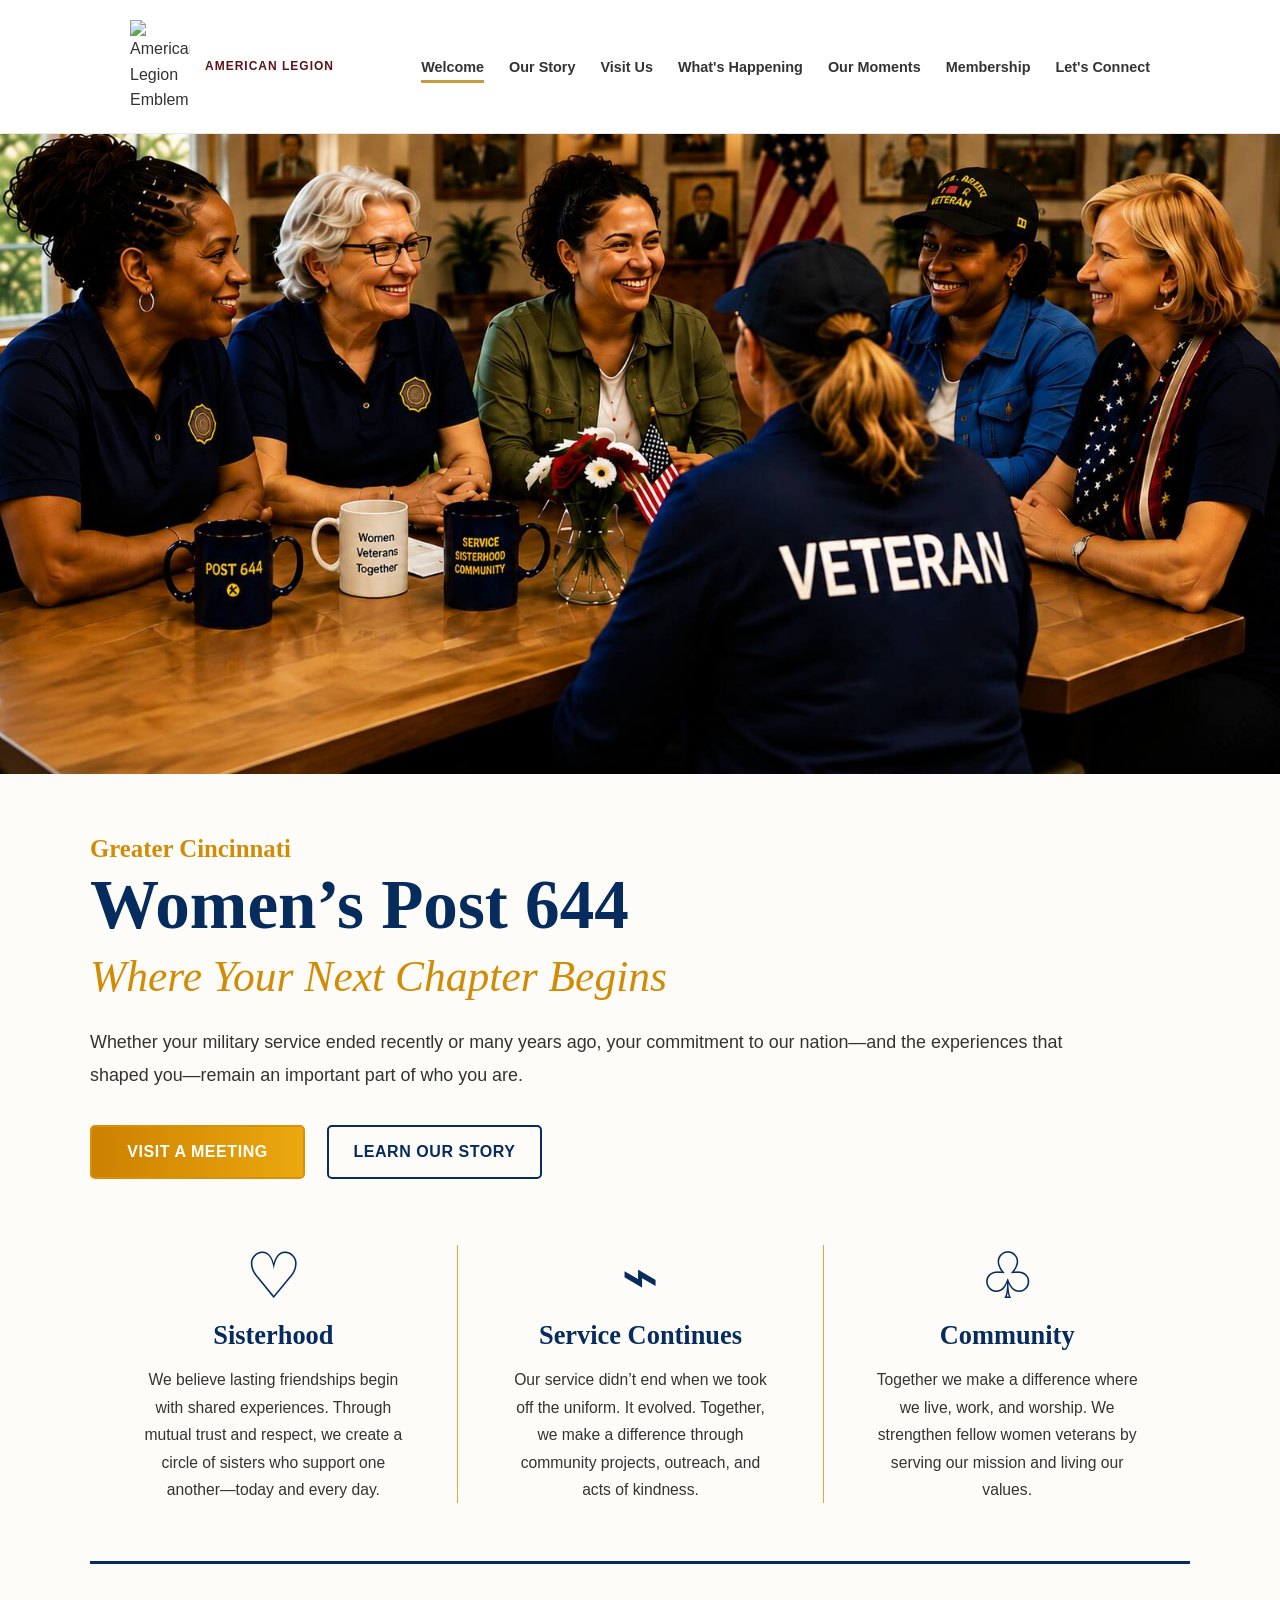
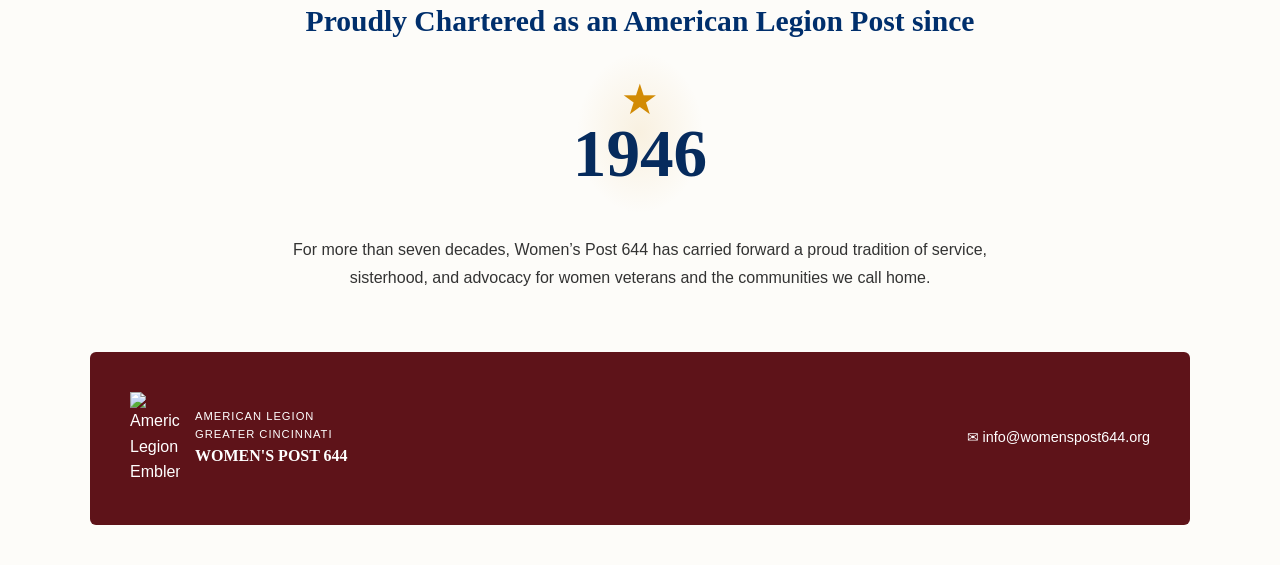
==== commit 48cc4bc2: "Refine charter heading capitalization" ====
--- a/public/index.html
+++ b/public/index.html
@@ -69,7 +69,7 @@
     </section>
 
     <section class="home-charter">
-      <h2>Proudly Chartered as an American Legion Post Since</h2>
+      <h2>Proudly Chartered as an American Legion Post since</h2>
       <div class="home-year" aria-label="Chartered in 1946">
         <span class="year-star">★</span>
         <strong>1946</strong>
--- a/public/styles.css
+++ b/public/styles.css
@@ -143,28 +143,24 @@
 }
 
 .home-charter {
-  display: grid;
-  grid-template-columns: 1fr .9fr 1fr;
-  gap: 38px;
+  display: flex;
+  flex-direction: column;
   align-items: center;
   border-top: 3px solid #062b5d;
-  padding: 34px 10px 55px;
+  padding: 40px 10px 60px;
+  text-align: center;
 }
 
 .home-charter h2 {
-  font-size: 1.65rem;
+  max-width: 700px;
+  font-size: 1.85rem;
   line-height: 1.2;
-}
-
-.small-gold-line {
-  display: block;
-  width: 40px;
-  height: 2px;
-  margin: 14px 0 9px;
-  background: #d28b05;
+  margin-bottom: 8px;
 }
 
 .home-charter p {
+  max-width: 760px;
+  margin-top: 18px;
   line-height: 1.75;
 }
 
@@ -207,15 +203,6 @@
   .home-value + .home-value {
     border-top: 1px solid #dfa83c;
     border-left: 0;
-  }
-
-  .home-charter {
-    gap: 10px;
-    text-align: center;
-  }
-
-  .small-gold-line {
-    margin-inline: auto;
   }
 
 }
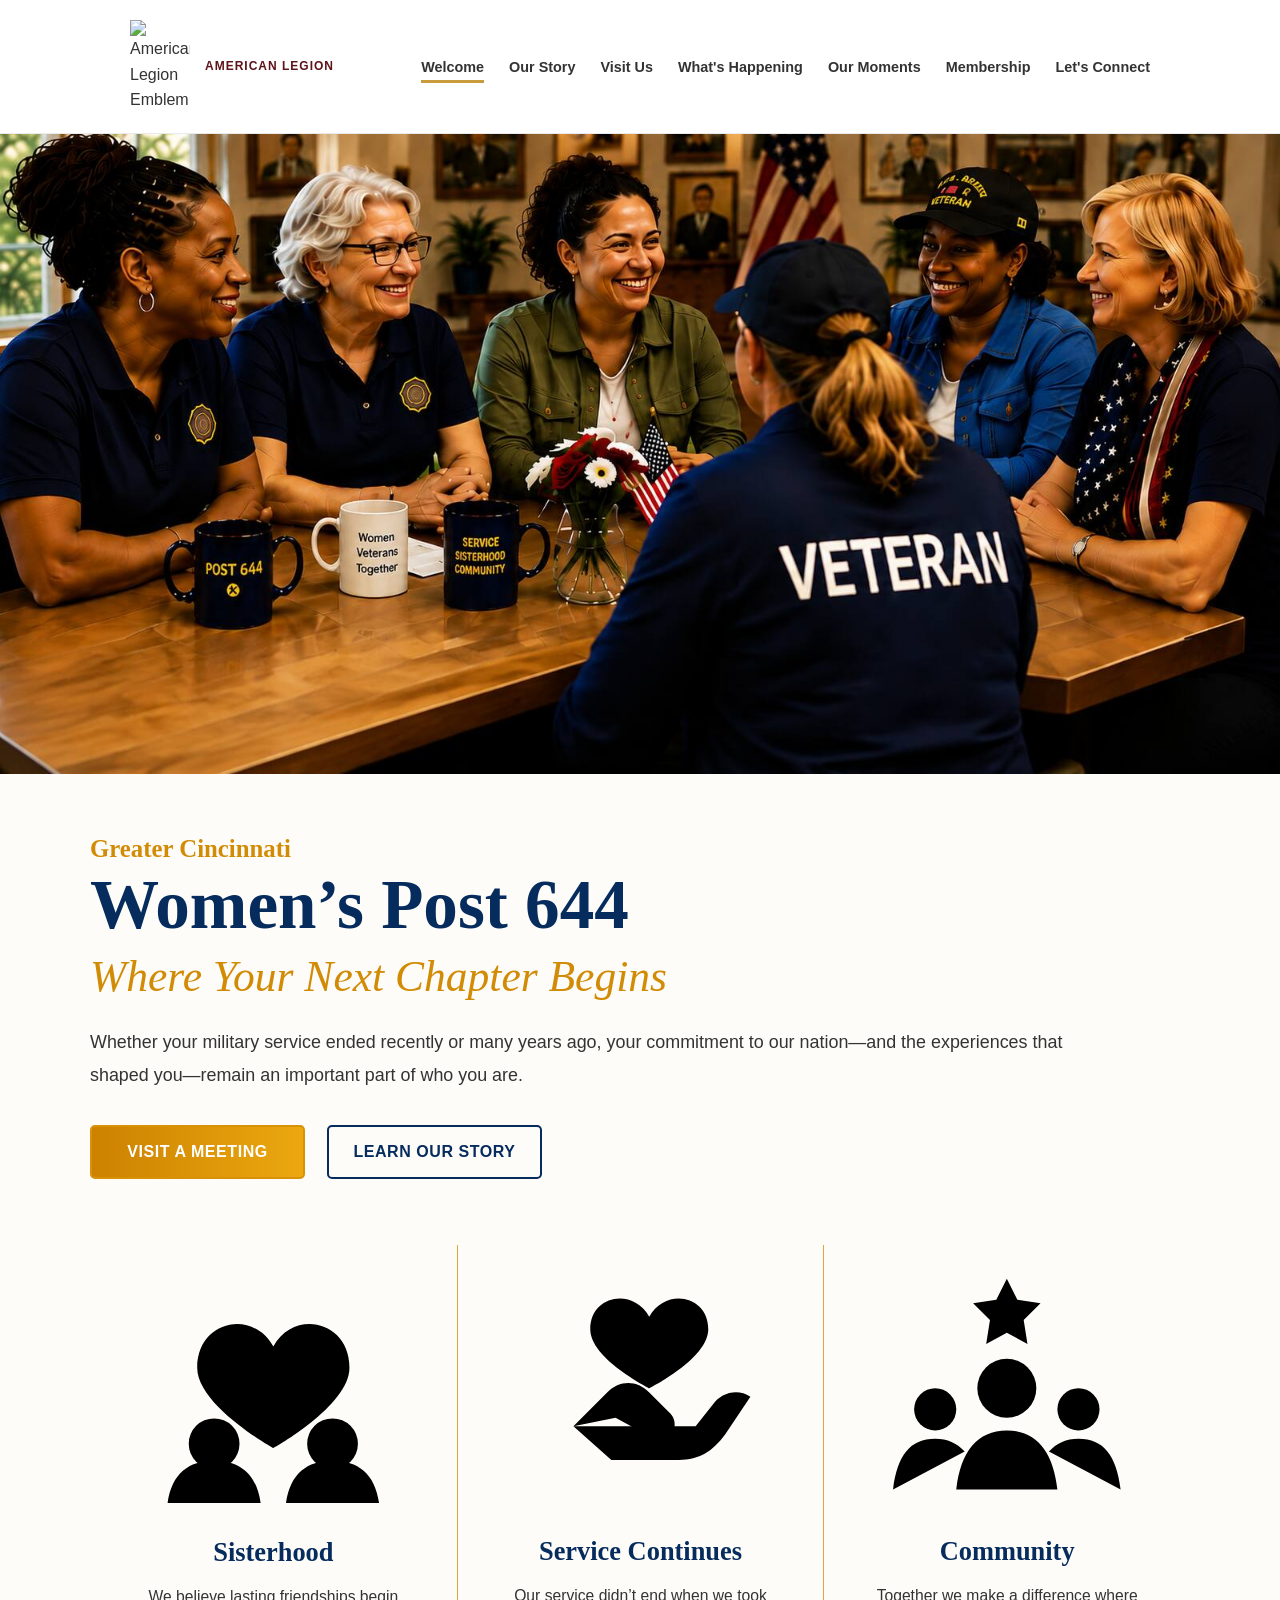
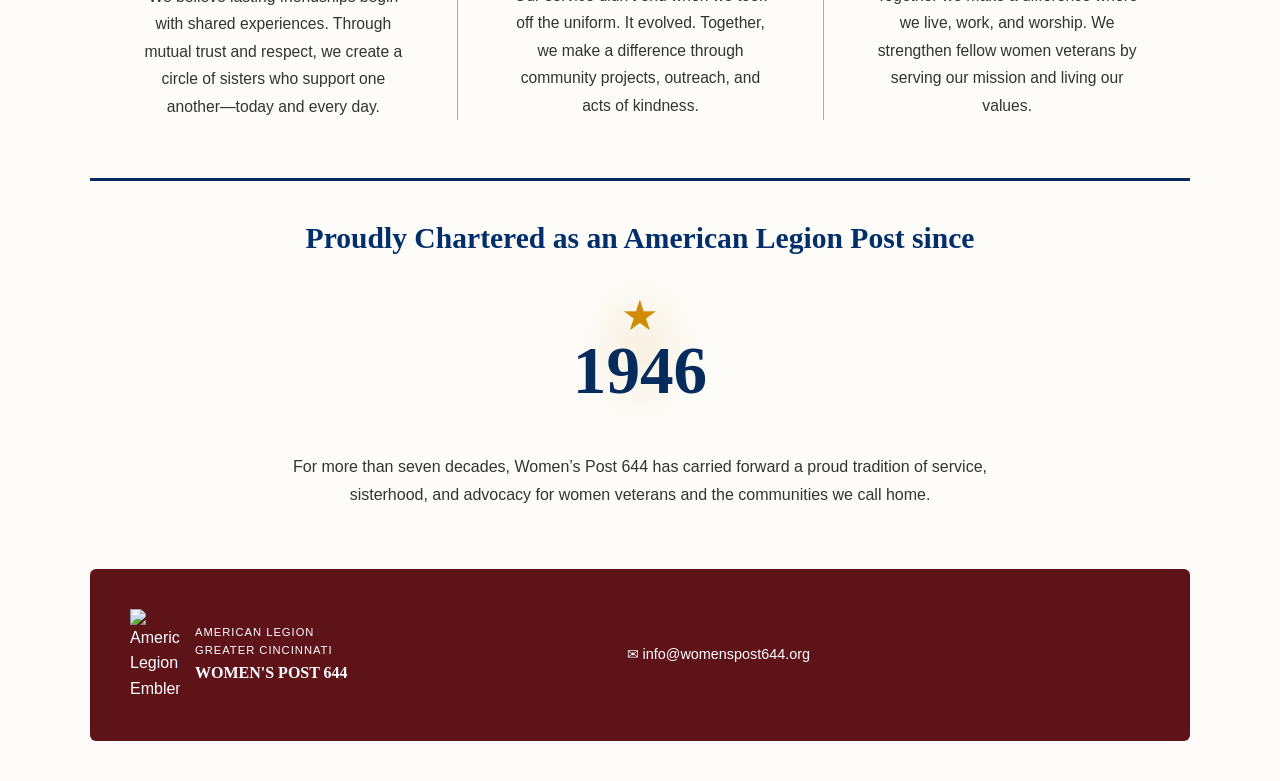
==== commit a7ce91cf: "Add polished welcome page icons" ====
--- a/public/index.html
+++ b/public/index.html
@@ -52,17 +52,23 @@
 
     <section class="home-values" aria-label="Our values">
       <article class="home-value">
-        <div class="home-value-icon" aria-hidden="true">♡</div>
+        <div class="home-value-icon" aria-hidden="true">
+          <svg viewBox="0 0 64 64"><path d="M32 24c-5-9-18-6-18 5 0 9 18 19 18 19s18-10 18-19c0-11-13-14-18-5Z"/><circle cx="18" cy="47" r="6"/><circle cx="46" cy="47" r="6"/><path d="M7 61c1-7 5-10 11-10s10 3 11 10M35 61c1-7 5-10 11-10s10 3 11 10"/></svg>
+        </div>
         <h2>Sisterhood</h2>
         <p>We believe lasting friendships begin with shared experiences. Through mutual trust and respect, we create a circle of sisters who support one another—today and every day.</p>
       </article>
       <article class="home-value">
-        <div class="home-value-icon" aria-hidden="true">⌁</div>
+        <div class="home-value-icon" aria-hidden="true">
+          <svg viewBox="0 0 64 64"><path d="M34 17c-4-7-14-5-14 3 0 7 14 14 14 14s14-7 14-14c0-8-10-10-14-3Z"/><path d="M6 43h10l9 8h16c5 0 8-2 11-6l6-9c-3-2-7-1-9 2l-4 5H31"/><path d="m16 43 8-8c3-3 7-3 10 0l5 5c2 2 1 6-2 7l-11-6"/><path d="M6 38v18"/></svg>
+        </div>
         <h2>Service Continues</h2>
         <p>Our service didn’t end when we took off the uniform. It evolved. Together, we make a difference through community projects, outreach, and acts of kindness.</p>
       </article>
       <article class="home-value">
-        <div class="home-value-icon" aria-hidden="true">♧</div>
+        <div class="home-value-icon" aria-hidden="true">
+          <svg viewBox="0 0 64 64"><path d="m32 8 2.5 5 5.5.8-4 4 .9 5.7-4.9-2.7-4.9 2.7.9-5.7-4-4 5.5-.8Z"/><circle cx="32" cy="34" r="7"/><circle cx="15" cy="39" r="5"/><circle cx="49" cy="39" r="5"/><path d="M20 58c1-9 5-14 12-14s11 5 12 14M5 58c1-8 4-12 10-12 3 0 5 1 7 3M59 58c-1-8-4-12-10-12-3 0-5 1-7 3"/></svg>
+        </div>
         <h2>Community</h2>
         <p>Together we make a difference where we live, work, and worship. We strengthen fellow women veterans by serving our mission and living our values.</p>
       </article>
@@ -81,7 +87,7 @@
 
   <!-- FIXED FOOTER -->
   <footer class="site-footer">
-    <div class="footer-inner">
+    <div class="footer-inner home-footer">
       <div class="footer-logo">
         <img src="TAL-emblem-full-detail-RGB.png" alt="American Legion Emblem" class="footer-img">
         <div class="footer-logo-text">
@@ -90,7 +96,6 @@
           <span class="footer-post-title">WOMEN'S POST 644</span>
         </div>
       </div>
-      <div class="footer-address" aria-hidden="true"></div>
       <div class="footer-contact">
         <p>&#9993; info@womenspost644.org</p>
       </div>
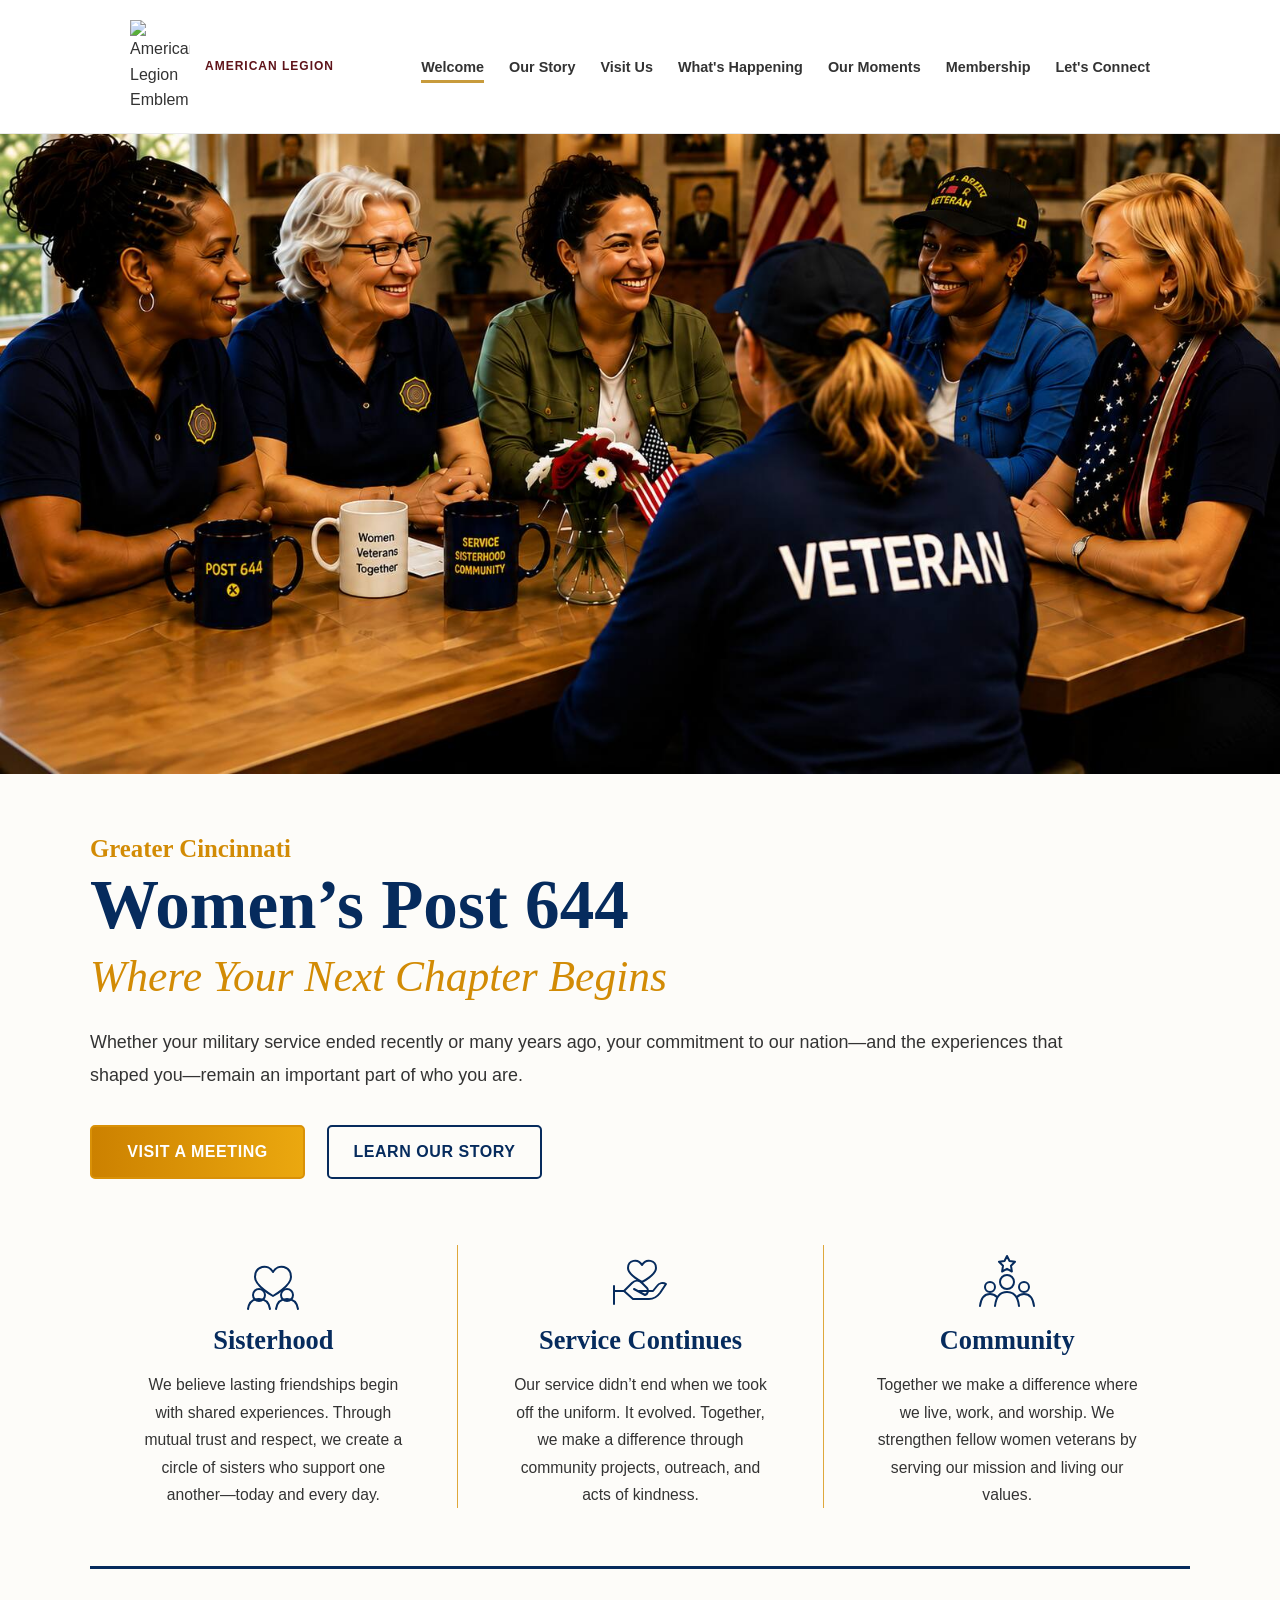
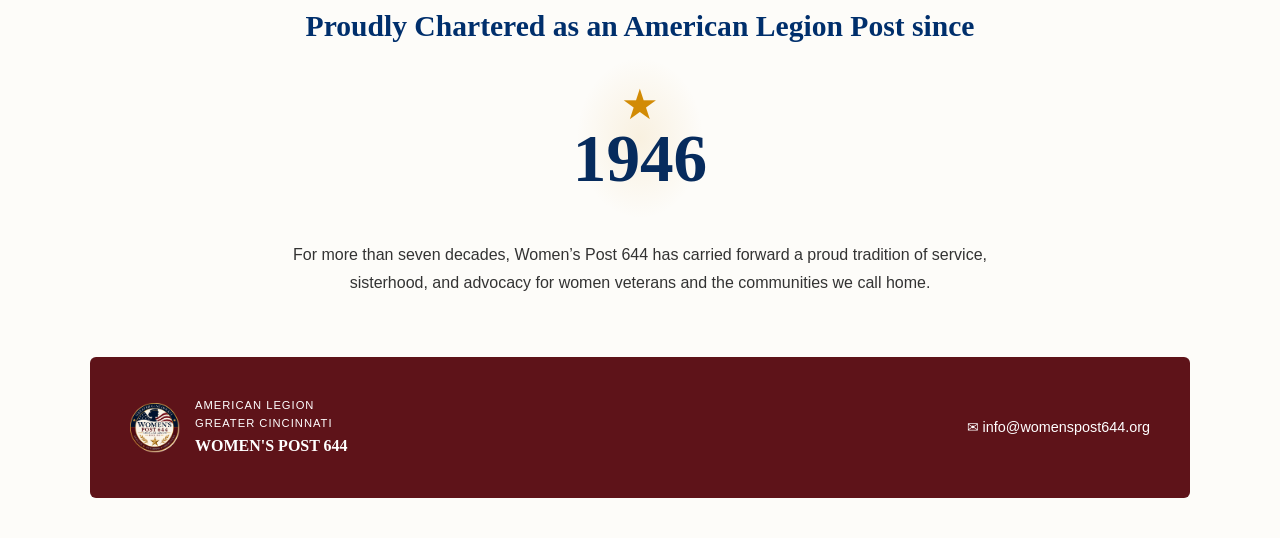
==== commit 63fdc6b7: "Refine Membership page and footer branding" ====
--- a/public/index.html
+++ b/public/index.html
@@ -89,7 +89,7 @@
   <footer class="site-footer">
     <div class="footer-inner home-footer">
       <div class="footer-logo">
-        <img src="TAL-emblem-full-detail-RGB.png" alt="American Legion Emblem" class="footer-img">
+        <img src="post644-logo-star.png" alt="Greater Cincinnati Women’s Post 644 logo" class="footer-img footer-post-logo">
         <div class="footer-logo-text">
           <span class="footer-legion-title">AMERICAN LEGION</span>
           <span class="footer-chapter-title">GREATER CINCINNATI</span>
--- a/public/styles.css
+++ b/public/styles.css
@@ -126,9 +126,30 @@
 }
 
 .home-value-icon {
-  min-height: 65px;
+  display: flex;
+  min-height: 70px;
+  align-items: center;
+  justify-content: center;
   color: #062b5d;
-  font: 400 4rem/1 var(--font-serif);
+}
+
+.home-value-icon svg {
+  width: 64px;
+  height: 64px;
+  fill: none;
+  stroke: currentColor;
+  stroke-width: 2;
+  stroke-linecap: round;
+  stroke-linejoin: round;
+}
+
+.footer-inner.home-footer {
+  grid-template-columns: 1fr 1fr;
+}
+
+.home-footer .footer-contact {
+  justify-self: end;
+  text-align: right;
 }
 
 .home-value h2 {
@@ -194,6 +215,16 @@
   .home-values,
   .home-charter {
     grid-template-columns: 1fr;
+  }
+
+  .footer-inner.home-footer {
+    grid-template-columns: 1fr;
+    gap: 24px;
+  }
+
+  .home-footer .footer-contact {
+    justify-self: start;
+    text-align: left;
   }
 
   .home-value {
@@ -667,9 +698,14 @@
   gap: 15px;
 }
 
-.footer-img {
-  width: 50px;
-}
+.footer-img {
+  width: 50px;
+}
+
+.footer-post-logo {
+  width: 82px;
+  flex: 0 0 auto;
+}
 
 .footer-logo-text {
   display: flex;
@@ -692,9 +728,1325 @@
   line-height: 1.5;
 }
 
-.footer-contact {
-  text-align: right;
-}
+.footer-contact {
+  text-align: right;
+}
+
+/* ========================================= */
+/* --- MEMBERSHIP REDESIGN --- */
+/* ========================================= */
+.member2-post-band {
+  padding: 10px 20px;
+  background: var(--color-gold);
+  color: #fff;
+  text-align: center;
+  font: 700 1.35rem var(--font-serif);
+  letter-spacing: .04em;
+  text-transform: uppercase;
+}
+
+.member2-post-band span { margin: 0 24px; color: var(--color-navy); letter-spacing: .2em; }
+
+.member2-hero {
+  position: relative;
+  height: 470px;
+  overflow: hidden;
+}
+
+.member2-hero > img {
+  width: 100%;
+  height: 100%;
+  object-fit: cover;
+  object-position: center;
+}
+
+.member2-hero::after {
+  content: "";
+  position: absolute;
+  inset: 0;
+  background: linear-gradient(90deg, rgba(255,255,255,.98) 0%, rgba(255,255,255,.9) 34%, rgba(255,255,255,.08) 59%);
+}
+
+.member2-hero-copy {
+  position: absolute;
+  z-index: 1;
+  top: 50%;
+  left: max(4.8vw, 40px);
+  width: min(430px, 43vw);
+  transform: translateY(-50%);
+}
+
+.member2-hero-copy h1 {
+  color: var(--color-navy);
+  font: 700 clamp(2.5rem, 4.1vw, 3.65rem)/.95 var(--font-serif);
+  text-transform: uppercase;
+}
+
+.member2-tagline {
+  margin-top: 18px;
+  color: var(--color-gold);
+  font: italic 1.55rem/1.45 var(--font-serif);
+}
+
+.member2-divider,
+.member2-card-divider {
+  display: flex;
+  align-items: center;
+  gap: 12px;
+  color: var(--color-gold);
+}
+
+.member2-divider { width: 290px; margin: 14px 0 18px; }
+.member2-divider span,
+.member2-card-divider span { flex: 1; height: 1px; background: var(--color-gold); }
+.member2-hero-copy > p:not(.member2-tagline):not(.member2-emphasis) { line-height: 1.65; }
+
+.member2-emphasis {
+  margin-top: 15px;
+  color: var(--color-navy);
+  font: italic 700 1.2rem var(--font-serif);
+}
+
+.member2-main {
+  max-width: 1180px;
+  margin: 0 auto;
+  padding: 30px 26px 36px;
+}
+
+.member2-grid {
+  display: grid;
+  grid-template-columns: .88fr 1.12fr 1.12fr;
+  gap: 18px;
+}
+
+.member2-card {
+  padding: 25px 24px 28px;
+  border: 1px solid rgba(214,204,185,.55);
+  border-radius: 16px;
+  background: linear-gradient(145deg, #fbfaf7, #fff);
+  box-shadow: 0 9px 24px rgba(13,42,79,.045);
+}
+
+.member2-card h2 {
+  color: var(--color-navy);
+  font: 700 1.5rem var(--font-serif);
+  text-align: center;
+  text-transform: uppercase;
+}
+
+.member2-card-divider { margin: 10px 0 22px; }
+
+.member2-year {
+  display: flex;
+  align-items: center;
+  justify-content: center;
+  gap: 12px;
+  margin: 28px 0;
+  color: var(--color-gold);
+}
+
+.member2-year strong {
+  color: var(--color-navy);
+  font: 700 clamp(3.5rem, 5vw, 4.8rem)/1 var(--font-serif);
+}
+
+.member2-year span { font-size: 1.25rem; }
+.member2-who p { margin-top: 12px; line-height: 1.55; text-align: center; }
+
+.member2-eligibility > p {
+  line-height: 1.6;
+  text-align: center;
+}
+
+.member2-eligibility img {
+  display: block;
+  width: 100%;
+  margin: 18px auto 10px;
+  mix-blend-mode: multiply;
+}
+
+.member2-eligibility a {
+  display: block;
+  color: var(--color-navy);
+  font-size: .78rem;
+  font-weight: 700;
+  text-align: center;
+  text-decoration-color: var(--color-gold);
+  text-underline-offset: 3px;
+}
+
+.member2-benefits ul { list-style: none; }
+
+.member2-benefits li {
+  display: grid;
+  grid-template-columns: 48px 1fr;
+  gap: 13px;
+  align-items: center;
+  margin: 15px 0;
+  line-height: 1.45;
+}
+
+.member2-benefits svg,
+.member2-cta svg {
+  fill: none;
+  stroke: var(--color-navy);
+  stroke-width: 2.6;
+  stroke-linecap: round;
+  stroke-linejoin: round;
+}
+
+.member2-benefits svg {
+  width: 44px;
+  height: 44px;
+  padding-right: 9px;
+  border-right: 2px solid var(--color-gold);
+}
+
+.member2-cta {
+  display: grid;
+  grid-template-columns: 1.25fr .9fr;
+  gap: 0;
+  margin-top: 24px;
+  overflow: hidden;
+  border: 1px solid #d9e1ec;
+  border-radius: 16px;
+  background: linear-gradient(100deg, #eff4fb, #fff);
+}
+
+.member2-mission,
+.member2-ready {
+  display: grid;
+  grid-template-columns: 74px 1fr;
+  gap: 22px;
+  align-items: center;
+  padding: 32px 38px;
+}
+
+.member2-ready { border-left: 1px solid var(--color-gold); }
+.member2-cta svg { width: 64px; height: 64px; }
+.member2-ready svg { stroke: var(--color-gold); }
+
+.member2-cta h2 {
+  color: var(--color-navy);
+  font: 700 1.45rem var(--font-serif);
+  text-transform: uppercase;
+}
+
+.member2-mission p {
+  margin-top: 3px;
+  color: var(--color-gold);
+  font: 700 1.7rem var(--font-serif);
+  text-transform: uppercase;
+}
+
+.member2-mission span {
+  display: block;
+  margin-top: 6px;
+  color: var(--color-navy);
+  font: italic 1.05rem var(--font-serif);
+}
+
+.member2-ready p { margin-top: 8px; line-height: 1.5; }
+.member2-ready a { color: var(--color-navy); font-weight: 700; }
+.member2-ready strong { display: block; margin-top: 8px; color: var(--color-red); font: italic 1rem var(--font-serif); }
+
+@media (max-width: 900px) {
+  .member2-grid { grid-template-columns: 1fr; }
+  .member2-card { padding-inline: 40px; }
+  .member2-eligibility img { max-width: 460px; }
+  .member2-cta { grid-template-columns: 1fr; }
+  .member2-ready { border-top: 1px solid var(--color-gold); border-left: 0; }
+}
+
+@media (max-width: 600px) {
+  .member2-post-band { font-size: 1rem; }
+  .member2-post-band span { margin: 0 6px; font-size: .8rem; }
+  .member2-hero { height: 585px; }
+  .member2-hero > img { object-position: 73% center; }
+  .member2-hero::after { background: linear-gradient(180deg, rgba(255,255,255,.98) 0%, rgba(255,255,255,.91) 60%, rgba(255,255,255,.06) 100%); }
+  .member2-hero-copy { top: 38px; left: 24px; width: calc(100% - 48px); transform: none; }
+  .member2-hero-copy h1 { font-size: 2.35rem; }
+  .member2-main { padding: 20px 12px; }
+  .member2-card { padding: 23px 18px; }
+  .member2-card h2 { font-size: 1.3rem; }
+  .member2-benefits li { grid-template-columns: 44px 1fr; }
+  .member2-mission, .member2-ready { grid-template-columns: 1fr; padding: 26px 22px; text-align: center; }
+  .member2-cta svg { margin: auto; }
+  .member2-mission p { font-size: 1.35rem; }
+}
+
+/* ========================================= */
+/* --- OUR MOMENTS REDESIGN --- */
+/* ========================================= */
+.moments2-post-band {
+  padding: 10px 20px;
+  background: var(--color-red);
+  color: #fff;
+  text-align: center;
+  font: 700 1.35rem var(--font-serif);
+  letter-spacing: .04em;
+  text-transform: uppercase;
+}
+
+.moments2-post-band span { margin: 0 24px; color: var(--color-gold); letter-spacing: .2em; }
+
+.moments2-hero {
+  position: relative;
+  height: 455px;
+  overflow: hidden;
+}
+
+.moments2-hero > img {
+  width: 100%;
+  height: 100%;
+  object-fit: contain;
+  object-position: right center;
+}
+
+.moments2-hero::after {
+  content: "";
+  position: absolute;
+  inset: 0;
+  background: linear-gradient(90deg, rgba(255,255,255,.98) 0%, rgba(255,255,255,.9) 34%, rgba(255,255,255,.06) 58%);
+}
+
+.moments2-hero-copy {
+  position: absolute;
+  z-index: 1;
+  top: 50%;
+  left: max(5.5vw, 42px);
+  width: min(440px, 44vw);
+  transform: translateY(-50%);
+}
+
+.moments2-hero-copy h1 {
+  color: var(--color-navy);
+  font: 700 clamp(2.55rem, 4.4vw, 3.9rem)/.95 var(--font-serif);
+  text-transform: uppercase;
+}
+
+.moments2-tagline {
+  margin-top: 18px;
+  color: var(--color-gold);
+  font: italic 1.55rem/1.45 var(--font-serif);
+}
+
+.moments2-divider,
+.moments2-title-divider {
+  display: flex;
+  align-items: center;
+  gap: 12px;
+  color: var(--color-gold);
+}
+
+.moments2-divider { width: 300px; margin: 14px 0 17px; }
+.moments2-divider span,
+.moments2-title-divider span { flex: 1; height: 1px; background: var(--color-gold); }
+.moments2-hero-copy > p:not(.moments2-tagline):not(.moments2-emphasis) { line-height: 1.6; }
+
+.moments2-emphasis {
+  margin-top: 13px;
+  color: var(--color-navy);
+  font: italic 700 1.25rem var(--font-serif);
+}
+
+.moments2-main {
+  max-width: 1180px;
+  margin: 0 auto;
+  padding: 28px 25px 35px;
+}
+
+.moments2-gallery {
+  padding: 20px;
+  border: 1px solid rgba(214,204,185,.55);
+  border-radius: 18px;
+  background: linear-gradient(145deg, #fbfaf7, #fff);
+  box-shadow: 0 10px 28px rgba(13,42,79,.045);
+}
+
+.moments2-gallery > h2,
+.moments2-closing h2 {
+  color: var(--color-navy);
+  font-family: var(--font-serif);
+  text-align: center;
+  text-transform: uppercase;
+}
+
+.moments2-gallery > h2 { font-size: 1.8rem; }
+.moments2-title-divider { width: 285px; margin: 7px auto 5px; }
+.moments2-intro { margin-bottom: 22px; text-align: center; }
+
+.moments2-grid {
+  display: grid;
+  grid-template-columns: repeat(3, 1fr);
+  gap: 14px;
+}
+
+.moments2-card {
+  padding: 0;
+  overflow: hidden;
+  border: 0;
+  border-radius: 12px;
+  background: var(--color-navy);
+  color: #fff;
+  text-align: left;
+  cursor: pointer;
+  box-shadow: 0 5px 14px rgba(13,42,79,.14);
+  transition: transform .18s ease, box-shadow .18s ease;
+}
+
+.moments2-card:hover,
+.moments2-card:focus-visible {
+  transform: translateY(-3px);
+  box-shadow: 0 9px 20px rgba(13,42,79,.22);
+}
+
+.moments2-card img {
+  display: block;
+  width: 100%;
+  height: 218px;
+  object-fit: cover;
+}
+
+.moments2-card > span { display: block; min-height: 82px; padding: 12px 15px; }
+.moments2-card strong { display: block; color: #fff; font: 700 1rem var(--font-serif); text-transform: uppercase; }
+.moments2-card strong::first-letter { color: var(--color-gold); }
+.moments2-card small { display: block; margin-top: 5px; font-size: .78rem; line-height: 1.45; }
+
+.moments2-closing {
+  display: grid;
+  grid-template-columns: 130px 1fr;
+  align-items: center;
+  gap: 18px;
+  margin-top: 20px;
+  padding: 18px 40px;
+  border-radius: 14px;
+  background: #fbf7ef;
+}
+
+.moments2-heart {
+  display: grid;
+  place-items: center;
+  width: 96px;
+  height: 96px;
+  margin: auto;
+  border-radius: 50%;
+  background: var(--color-navy);
+  color: var(--color-gold);
+  font-size: 3rem;
+}
+
+.moments2-closing h2 { font-size: 1.45rem; }
+.moments2-closing p { margin-top: 7px; color: var(--color-gold); font: italic 1.2rem var(--font-serif); text-align: center; }
+.moments2-closing strong { display: block; margin-top: 8px; color: var(--color-navy); font: italic 1.2rem var(--font-serif); text-align: center; }
+
+.moments2-lightbox[hidden] { display: none; }
+.moments2-lightbox {
+  position: fixed;
+  z-index: 1000;
+  inset: 0;
+  display: grid;
+  place-items: center;
+  padding: 30px;
+  background: rgba(5,18,38,.92);
+}
+
+.moments2-lightbox figure { max-width: 1000px; margin: 0; text-align: center; }
+.moments2-lightbox img { display: block; max-width: 100%; max-height: 78vh; margin: auto; border-radius: 8px; }
+.moments2-lightbox figcaption { margin-top: 14px; color: #fff; font: 1rem var(--font-serif); }
+.moments2-close { position: absolute; top: 18px; right: 25px; border: 0; background: transparent; color: #fff; font-size: 2.7rem; cursor: pointer; }
+
+@media (max-width: 850px) {
+  .moments2-grid { grid-template-columns: repeat(2, 1fr); }
+  .moments2-hero-copy { width: 49%; }
+}
+
+@media (max-width: 600px) {
+  .moments2-post-band { font-size: 1rem; }
+  .moments2-post-band span { margin: 0 6px; font-size: .8rem; }
+  .moments2-hero { height: 570px; }
+  .moments2-hero > img { object-fit: cover; object-position: 70% top; }
+  .moments2-hero::after { background: linear-gradient(180deg, rgba(255,255,255,.98) 0%, rgba(255,255,255,.91) 59%, rgba(255,255,255,.08) 100%); }
+  .moments2-hero-copy { top: 38px; left: 24px; width: calc(100% - 48px); transform: none; }
+  .moments2-hero-copy h1 { font-size: 2.45rem; }
+  .moments2-main { padding: 20px 12px; }
+  .moments2-gallery { padding: 14px; }
+  .moments2-grid { grid-template-columns: 1fr; }
+  .moments2-card img { height: 235px; }
+  .moments2-closing { grid-template-columns: 1fr; padding: 24px 18px; }
+  .moments2-heart { width: 82px; height: 82px; }
+  .moments2-lightbox { padding: 18px; }
+}
+
+/* ========================================= */
+/* --- VISIT US REDESIGN --- */
+/* ========================================= */
+.visit2-hero {
+  position: relative;
+  height: 460px;
+  overflow: hidden;
+}
+
+.visit2-hero > img {
+  width: 100%;
+  height: 100%;
+  object-fit: cover;
+  object-position: center;
+}
+
+.visit2-hero::after {
+  content: "";
+  position: absolute;
+  inset: 0;
+  background: linear-gradient(90deg, rgba(255,255,255,.97) 0%, rgba(255,255,255,.88) 31%, rgba(255,255,255,.08) 58%);
+}
+
+.visit2-hero-copy {
+  position: absolute;
+  z-index: 1;
+  top: 50%;
+  left: max(7vw, 42px);
+  width: min(390px, 39vw);
+  transform: translateY(-50%);
+}
+
+.visit2-hero-copy h1 {
+  color: var(--color-navy);
+  font: 700 clamp(2.65rem, 4.8vw, 4.35rem)/.95 var(--font-serif);
+  letter-spacing: .02em;
+  text-transform: uppercase;
+}
+
+.visit2-tagline,
+.visit2-gold,
+.visit2-blue,
+.visit2-invite {
+  font-family: var(--font-serif);
+  font-style: italic;
+}
+
+.visit2-tagline {
+  margin: 16px 0 8px;
+  color: var(--color-gold);
+  font-size: clamp(1.45rem, 2.4vw, 2rem);
+}
+
+.visit2-divider {
+  display: flex;
+  align-items: center;
+  gap: 12px;
+  width: 260px;
+  margin: 12px 0 18px;
+  color: var(--color-gold);
+  font-size: 1.25rem;
+}
+
+.visit2-divider span {
+  flex: 1;
+  height: 1px;
+  background: var(--color-gold);
+}
+
+.visit2-hero-copy > p:not(.visit2-tagline):not(.visit2-invite) {
+  font-size: 1.05rem;
+  line-height: 1.65;
+}
+
+.visit2-invite,
+.visit2-blue {
+  color: var(--color-navy);
+}
+
+.visit2-invite {
+  margin-top: 16px;
+  font-size: 1.35rem;
+  font-weight: 700;
+}
+
+.visit2-main {
+  max-width: 1140px;
+  margin: 0 auto;
+  padding: 34px 28px 30px;
+}
+
+.visit2-welcome,
+.visit2-detail,
+.visit2-closing {
+  border: 1px solid rgba(214, 204, 185, .45);
+  border-radius: 18px;
+  box-shadow: 0 10px 28px rgba(13, 42, 79, .045);
+}
+
+.visit2-welcome {
+  display: grid;
+  grid-template-columns: 235px 1fr;
+  align-items: center;
+  gap: 30px;
+  padding: 25px 52px 25px 24px;
+  background: linear-gradient(105deg, #f8f7f3, #fff);
+}
+
+.visit2-door-icon {
+  display: grid;
+  place-items: center;
+  width: 155px;
+  height: 155px;
+  margin: auto;
+  border: 2px solid var(--color-navy);
+  border-radius: 50%;
+}
+
+.visit2-door-icon svg,
+.visit2-detail-icon svg {
+  fill: none;
+  stroke: var(--color-navy);
+  stroke-width: 2.2;
+  stroke-linecap: round;
+  stroke-linejoin: round;
+}
+
+.visit2-door-icon svg { width: 90px; }
+
+.visit2-welcome h2,
+.visit2-detail h2,
+.visit2-closing h2 {
+  color: var(--color-navy);
+  font-family: var(--font-serif);
+  text-transform: uppercase;
+}
+
+.visit2-welcome h2 {
+  font-size: clamp(1.7rem, 3vw, 2.3rem);
+  text-align: center;
+}
+
+.visit2-welcome p { margin-top: 10px; }
+
+.visit2-gold {
+  color: var(--color-gold);
+  font-size: 1.3rem;
+  text-align: center;
+}
+
+.visit2-blue {
+  font-size: 1.15rem;
+  font-weight: 700;
+}
+
+.visit2-details {
+  display: grid;
+  grid-template-columns: repeat(3, 1fr);
+  gap: 22px;
+  margin: 24px 0;
+}
+
+.visit2-detail {
+  min-height: 380px;
+  padding: 20px 30px 28px;
+  text-align: center;
+  background: linear-gradient(145deg, #f1f5fb, #fff);
+}
+
+.visit2-detail:nth-child(2) { background: linear-gradient(145deg, #fbf8f1, #fff); }
+
+.visit2-detail-icon {
+  display: grid;
+  place-items: center;
+  width: 82px;
+  height: 82px;
+  margin: 0 auto 10px;
+  border: 1.5px solid var(--color-navy);
+  border-radius: 50%;
+}
+
+.visit2-detail-icon svg { width: 50px; height: 50px; }
+.visit2-detail h2 { font-size: 1.45rem; }
+
+.visit2-small-divider {
+  margin: 7px 0 18px;
+  color: var(--color-gold);
+  font-size: 1.15rem;
+}
+
+.visit2-small-divider::before,
+.visit2-small-divider::after {
+  content: "";
+  display: inline-block;
+  width: 72px;
+  height: 1px;
+  margin: 0 8px 5px;
+  background: var(--color-gold);
+}
+
+.visit2-detail p { margin-top: 14px; line-height: 1.6; }
+
+.visit2-expect ul {
+  display: inline-block;
+  margin: 0 auto;
+  padding: 0;
+  text-align: left;
+  list-style: none;
+}
+
+.visit2-expect li { margin: 8px 0; }
+.visit2-expect li::before { content: "★"; margin-right: 10px; color: var(--color-gold); }
+
+.visit2-closing {
+  display: grid;
+  grid-template-columns: 160px 1fr 360px;
+  min-height: 170px;
+  overflow: hidden;
+  align-items: center;
+  background: #faf8f3;
+}
+
+.visit2-heart {
+  display: grid;
+  place-items: center;
+  width: 104px;
+  height: 104px;
+  margin: auto;
+  border-radius: 50%;
+  background: var(--color-navy);
+  color: var(--color-gold);
+  font-size: 3.1rem;
+}
+
+.visit2-closing > div:nth-child(2) { padding: 20px 15px; text-align: center; }
+.visit2-closing h2 { font-size: 1.75rem; }
+.visit2-closing .visit2-gold { margin-top: 6px; }
+.visit2-closing .visit2-blue { margin-top: 12px; }
+
+.visit2-closing-door {
+  display: grid;
+  place-items: center;
+  align-self: stretch;
+  background: linear-gradient(135deg, #f5efe3, #fffaf1);
+}
+
+.visit2-closing-door svg {
+  width: 190px;
+  max-width: 80%;
+  fill: none;
+  stroke: var(--color-navy);
+  stroke-width: 3;
+  stroke-linecap: round;
+  stroke-linejoin: round;
+}
+
+.visit2-closing-door .visit2-door-panel {
+  fill: var(--color-navy);
+}
+
+.visit2-closing-door .visit2-door-glow {
+  fill: rgba(205, 141, 20, .22);
+  stroke: var(--color-gold);
+}
+
+.visit2-closing-door .visit2-door-heart {
+  fill: var(--color-gold);
+  stroke: var(--color-gold);
+}
+
+.visit2-closing-door circle {
+  fill: var(--color-gold);
+  stroke: var(--color-gold);
+}
+
+.footer-inner.home-footer {
+  grid-template-columns: 1fr auto;
+}
+
+@media (max-width: 860px) {
+  .visit2-hero { height: 520px; }
+  .visit2-hero > img { object-position: 63% center; }
+  .visit2-hero::after { background: linear-gradient(90deg, rgba(255,255,255,.97) 0%, rgba(255,255,255,.84) 55%, rgba(255,255,255,.18) 100%); }
+  .visit2-hero-copy { width: 54%; }
+  .visit2-welcome { grid-template-columns: 150px 1fr; padding: 25px; }
+  .visit2-door-icon { width: 125px; height: 125px; }
+  .visit2-details { grid-template-columns: 1fr; }
+  .visit2-detail { min-height: 0; }
+  .visit2-closing { grid-template-columns: 130px 1fr; }
+  .visit2-closing-door { display: none; }
+}
+
+@media (max-width: 600px) {
+  .visit2-hero { height: 610px; }
+  .visit2-hero > img { object-position: 73% center; }
+  .visit2-hero::after { background: linear-gradient(180deg, rgba(255,255,255,.97) 0%, rgba(255,255,255,.91) 56%, rgba(255,255,255,.15) 100%); }
+  .visit2-hero-copy { top: 42px; left: 24px; width: calc(100% - 48px); transform: none; }
+  .visit2-main { padding: 22px 15px; }
+  .visit2-welcome { grid-template-columns: 1fr; }
+  .visit2-door-icon { width: 110px; height: 110px; }
+  .visit2-welcome > div:last-child { text-align: center; }
+  .visit2-detail { padding-inline: 18px; }
+  .visit2-small-divider::before, .visit2-small-divider::after { width: 48px; }
+  .visit2-closing { grid-template-columns: 1fr; padding: 25px 18px; }
+  .visit2-heart { width: 88px; height: 88px; }
+  .footer-inner.home-footer { grid-template-columns: 1fr; gap: 24px; }
+  .footer-inner.home-footer .footer-contact { text-align: left; }
+}
+
+/* ========================================= */
+/* --- WHAT'S HAPPENING REDESIGN --- */
+/* ========================================= */
+.happening-post-band {
+  padding: 10px 20px;
+  background: var(--color-red);
+  color: #fff;
+  text-align: center;
+  font: 700 1.35rem var(--font-serif);
+  letter-spacing: .04em;
+  text-transform: uppercase;
+}
+
+.happening-post-band span {
+  margin: 0 24px;
+  color: var(--color-gold);
+  letter-spacing: .2em;
+}
+
+.happening-hero {
+  position: relative;
+  height: 455px;
+  overflow: hidden;
+}
+
+.happening-hero > img {
+  width: 100%;
+  height: 100%;
+  object-fit: cover;
+  object-position: center top;
+}
+
+.happening-hero::after {
+  content: "";
+  position: absolute;
+  inset: 0;
+  background: linear-gradient(90deg, rgba(255,255,255,.98) 0%, rgba(255,255,255,.9) 29%, rgba(255,255,255,.12) 55%);
+}
+
+.happening-hero-copy {
+  position: absolute;
+  z-index: 1;
+  top: 50%;
+  left: max(5.5vw, 42px);
+  width: min(390px, 40vw);
+  transform: translateY(-50%);
+}
+
+.happening-hero-copy h1 {
+  color: var(--color-red);
+  font: 700 clamp(2.75rem, 4.6vw, 4.15rem)/.92 var(--font-serif);
+  letter-spacing: .01em;
+  text-transform: uppercase;
+}
+
+.happening-tagline {
+  margin-top: 18px;
+  color: var(--color-gold);
+  font: italic 1.6rem/1.4 var(--font-serif);
+}
+
+.happening-divider,
+.happening-title-divider {
+  display: flex;
+  align-items: center;
+  gap: 12px;
+  color: var(--color-gold);
+}
+
+.happening-divider {
+  width: 270px;
+  margin: 15px 0 17px;
+}
+
+.happening-divider span,
+.happening-title-divider span {
+  flex: 1;
+  height: 1px;
+  background: var(--color-gold);
+}
+
+.happening-hero-copy > p:last-child {
+  font-size: 1.02rem;
+  line-height: 1.6;
+}
+
+.happening-main {
+  max-width: 1180px;
+  margin: 0 auto;
+  padding: 38px 26px 30px;
+}
+
+.happening-board {
+  display: grid;
+  grid-template-columns: 1.2fr .9fr;
+  gap: 22px;
+}
+
+.happening-calendar-card,
+.happening-upcoming,
+.happening-announcements {
+  border: 1px solid rgba(214, 204, 185, .55);
+  border-radius: 18px;
+  box-shadow: 0 10px 28px rgba(13, 42, 79, .045);
+  background: linear-gradient(145deg, #fbfaf7, #fff);
+}
+
+.happening-calendar-card,
+.happening-upcoming {
+  padding: 22px 18px 24px;
+}
+
+.happening-calendar-card h2,
+.happening-upcoming > h2,
+.happening-announcements h2 {
+  color: var(--color-red);
+  font-family: var(--font-serif);
+  text-align: center;
+  text-transform: uppercase;
+}
+
+.happening-calendar-card h2 {
+  display: flex;
+  align-items: center;
+  gap: 14px;
+  font-size: 1.45rem;
+}
+
+.happening-calendar-card h2 span {
+  flex: 1;
+  height: 1px;
+  background: var(--color-gold);
+}
+
+.happening-calendar-nav {
+  display: grid;
+  grid-template-columns: 45px 1fr 45px;
+  align-items: center;
+  margin: 15px 0 10px;
+}
+
+.happening-calendar-nav h3 {
+  color: var(--color-red);
+  font: 700 1.65rem var(--font-serif);
+  text-align: center;
+  text-transform: uppercase;
+}
+
+.happening-calendar-nav button {
+  border: 0;
+  background: transparent;
+  color: var(--color-red);
+  font-size: 2.3rem;
+  line-height: 1;
+  cursor: pointer;
+}
+
+.happening-calendar-nav button:hover { color: var(--color-gold); }
+
+.happening-calendar-grid {
+  display: grid;
+  grid-template-columns: repeat(7, minmax(0, 1fr));
+}
+
+.happening-weekdays {
+  background: var(--color-red);
+  color: #fff;
+  font-size: .78rem;
+  font-weight: 700;
+  text-align: center;
+  text-transform: uppercase;
+}
+
+.happening-weekdays div { padding: 7px 2px; }
+
+.happening-day {
+  display: flex;
+  min-height: 73px;
+  padding: 8px 5px;
+  border-right: 1px solid #e8e1d6;
+  border-bottom: 1px solid #e8e1d6;
+  flex-direction: column;
+  align-items: center;
+  background: #fff;
+  font-size: .9rem;
+}
+
+.happening-day:nth-child(7n + 1) { border-left: 1px solid #e8e1d6; }
+.happening-day.is-muted { color: #aaa; background: #fafafa; }
+.happening-day.has-event { background: #fff1d9; color: var(--color-red); }
+.happening-day.has-event strong { color: var(--color-gold); }
+.happening-day small { margin-top: 2px; font-size: .62rem; font-weight: 700; text-align: center; }
+.happening-day em { font-size: .6rem; color: #111; font-style: normal; }
+
+.happening-upcoming > h2 { font-size: 1.55rem; }
+.happening-title-divider { margin: 10px 14px 6px; }
+
+.happening-event {
+  display: grid;
+  grid-template-columns: 60px 1fr 50px;
+  gap: 15px;
+  align-items: center;
+  padding: 12px 0;
+  border-bottom: 1px solid rgba(205, 141, 20, .55);
+}
+
+.happening-event time {
+  display: flex;
+  height: 66px;
+  border: 1px solid var(--color-red);
+  border-radius: 8px;
+  flex-direction: column;
+  align-items: center;
+  justify-content: center;
+  color: var(--color-red);
+  font-family: var(--font-serif);
+}
+
+.happening-event time span { font-size: .8rem; font-weight: 700; text-transform: uppercase; }
+.happening-event time strong { font-size: 1.7rem; line-height: 1; }
+.happening-event time.happening-date-range span { font-size: .72rem; }
+.happening-event time.happening-date-range b { color: var(--color-gold); line-height: .7; }
+.happening-event h3 { font-size: .92rem; }
+.happening-event p { margin-top: 3px; font-size: .82rem; }
+
+.happening-event svg {
+  width: 47px;
+  fill: none;
+  stroke: var(--color-red);
+  stroke-width: 2.7;
+  stroke-linecap: round;
+  stroke-linejoin: round;
+}
+
+.happening-holiday-note {
+  margin-top: 14px;
+  color: var(--color-red);
+  font: italic .95rem/1.45 var(--font-serif);
+  text-align: center;
+}
+
+.happening-announcements {
+  display: grid;
+  grid-template-columns: 120px 1.8fr 100px 1fr;
+  gap: 24px;
+  align-items: center;
+  margin-top: 22px;
+  padding: 24px 34px;
+}
+
+.happening-announcements h2 {
+  padding-bottom: 8px;
+  border-bottom: 1px solid var(--color-gold);
+  text-align: left;
+  font-size: 1.3rem;
+}
+
+.happening-megaphone,
+.happening-calendar-icon {
+  display: grid;
+  place-items: center;
+  width: 92px;
+  height: 92px;
+  border-radius: 50%;
+}
+
+.happening-megaphone { background: var(--color-red); }
+.happening-calendar-icon { background: var(--color-gold); }
+
+.happening-megaphone svg,
+.happening-calendar-icon svg {
+  width: 58px;
+  fill: none;
+  stroke: #fff;
+  stroke-width: 2.5;
+  stroke-linecap: round;
+  stroke-linejoin: round;
+}
+
+.happening-announcements ul { margin-top: 10px; list-style: none; }
+.happening-announcements li { position: relative; margin: 9px 0; padding-left: 22px; }
+.happening-announcements li::before { content: "★"; position: absolute; left: 0; color: var(--color-gold); }
+.happening-announcements li span { display: block; font-size: .85rem; }
+
+.happening-callout {
+  padding-left: 24px;
+  border-left: 1px solid var(--color-gold);
+  color: var(--color-red);
+  font: italic 1rem/1.55 var(--font-serif);
+}
+
+@media (max-width: 900px) {
+  .happening-hero-copy { width: 48%; }
+  .happening-board { grid-template-columns: 1fr; }
+  .happening-announcements { grid-template-columns: 100px 1fr; }
+  .happening-calendar-icon { display: none; }
+  .happening-callout { grid-column: 2; }
+}
+
+@media (max-width: 600px) {
+  .happening-post-band { font-size: 1rem; }
+  .happening-post-band span { margin: 0 6px; font-size: .8rem; }
+  .happening-hero { height: 575px; }
+  .happening-hero > img { object-position: 68% center; }
+  .happening-hero::after { background: linear-gradient(180deg, rgba(255,255,255,.98) 0%, rgba(255,255,255,.9) 58%, rgba(255,255,255,.1) 100%); }
+  .happening-hero-copy { top: 38px; left: 24px; width: calc(100% - 48px); transform: none; }
+  .happening-hero-copy h1 { font-size: 2.8rem; }
+  .happening-main { padding: 22px 12px; }
+  .happening-calendar-card, .happening-upcoming { padding-inline: 10px; }
+  .happening-calendar-card h2 { font-size: 1.15rem; }
+  .happening-calendar-nav h3 { font-size: 1.25rem; }
+  .happening-day { min-height: 58px; padding: 4px 2px; font-size: .78rem; }
+  .happening-day small { font-size: .5rem; }
+  .happening-day em { display: none; }
+  .happening-event { grid-template-columns: 55px 1fr 38px; gap: 10px; }
+  .happening-event svg { width: 36px; }
+  .happening-announcements { grid-template-columns: 1fr; padding: 24px; text-align: center; }
+  .happening-megaphone { margin: auto; }
+  .happening-announcements h2 { text-align: center; }
+  .happening-announcements li { text-align: left; }
+  .happening-callout { grid-column: 1; padding: 16px 0 0; border-left: 0; border-top: 1px solid var(--color-gold); }
+}
+
+/* ========================================= */
+/* --- OUR STORY REDESIGN --- */
+/* ========================================= */
+.story-post-band {
+  display: flex;
+  min-height: 48px;
+  align-items: center;
+  justify-content: center;
+  gap: 24px;
+  background: #062b5d;
+  color: white;
+  font: 700 1.25rem/1 var(--font-serif);
+  letter-spacing: .04em;
+  text-transform: uppercase;
+}
+
+.story-post-band span {
+  color: #d28b05;
+  letter-spacing: .3em;
+}
+
+.story2-hero {
+  position: relative;
+  min-height: 430px;
+  overflow: hidden;
+}
+
+.story2-hero > img {
+  position: absolute;
+  inset: 0;
+  width: 100%;
+  height: 100%;
+  object-fit: cover;
+  object-position: center;
+}
+
+.story2-hero-copy {
+  position: relative;
+  z-index: 1;
+  width: min(1100px, calc(100% - 80px));
+  margin: 0 auto;
+  padding-top: 80px;
+}
+
+.story2-hero-copy h1 {
+  color: #062b5d;
+  font-size: clamp(3.4rem, 6vw, 5.4rem);
+  line-height: 1;
+  text-transform: uppercase;
+}
+
+.story2-hero-copy p {
+  margin: 22px 0 0 78px;
+  color: #c47700;
+  font: italic clamp(1.55rem, 2.7vw, 2.25rem)/1.45 var(--font-serif);
+}
+
+.story2-card {
+  display: grid;
+  width: min(1100px, calc(100% - 80px));
+  margin: 42px auto;
+  padding: 28px;
+  gap: 34px;
+  align-items: center;
+  background: rgba(255,255,255,.8);
+  border-radius: 12px;
+  box-shadow: 0 8px 28px rgba(6,43,93,.08);
+}
+
+.story2-history {
+  grid-template-columns: .82fr 1.35fr;
+}
+
+.story2-today {
+  grid-template-columns: 1fr 1.15fr;
+}
+
+.story2-copy h2 {
+  margin-bottom: 14px;
+  color: #062b5d;
+  font-size: clamp(1.55rem, 2.5vw, 2rem);
+  line-height: 1.2;
+}
+
+.story2-copy p {
+  margin-bottom: 16px;
+  font-size: 1rem;
+  line-height: 1.8;
+}
+
+.story2-archive-grid {
+  display: grid;
+  grid-template-columns: 1.2fr 1fr;
+  gap: 14px;
+}
+
+.story2-archive-grid figure {
+  display: flex;
+  flex-direction: column;
+  min-width: 0;
+}
+
+.story2-archive-grid img {
+  width: 100%;
+  height: 275px;
+  object-fit: cover;
+  border-radius: 8px;
+  filter: sepia(.12);
+}
+
+.story2-archive-grid figcaption {
+  padding-top: 8px;
+  color: #5b5b5b;
+  font-size: .74rem;
+  line-height: 1.4;
+}
+
+.story2-photo-note {
+  grid-column: 1 / -1;
+  color: #555;
+  font-size: .78rem;
+  font-style: italic;
+  line-height: 1.5;
+}
+
+.story2-today > img {
+  width: 100%;
+  height: 340px;
+  object-fit: cover;
+  border-radius: 9px;
+}
+
+.story2-closing {
+  padding: 55px max(24px, calc((100% - 880px) / 2)) 65px;
+  text-align: center;
+  background: linear-gradient(135deg, #f7f9fc, #e8eef7);
+  color: #062b5d;
+}
+
+.story2-closing blockquote {
+  position: relative;
+  font: italic clamp(1.4rem, 2.5vw, 2rem)/1.5 var(--font-serif);
+}
+
+.story2-closing blockquote::before,
+.story2-closing blockquote::after {
+  color: #c47700;
+  font-size: 3rem;
+  line-height: 0;
+}
+
+.story2-closing blockquote::before { content: "“"; margin-right: 12px; }
+.story2-closing blockquote::after { content: "”"; margin-left: 12px; }
+
+.story2-star {
+  display: flex;
+  align-items: center;
+  gap: 12px;
+  margin: 24px auto 14px;
+  color: #d28b05;
+}
+
+.story2-star span {
+  flex: 1;
+  height: 1px;
+  background: #d28b05;
+}
+
+.story2-closing > p {
+  font: 700 clamp(1.25rem, 2.2vw, 1.65rem)/1.35 var(--font-serif);
+  text-transform: uppercase;
+}
+
+@media (max-width: 860px) {
+  .story2-hero {
+    min-height: 390px;
+  }
+
+  .story2-hero-copy,
+  .story2-card {
+    width: min(100% - 36px, 680px);
+  }
+
+  .story2-hero-copy {
+    padding-top: 54px;
+  }
+
+  .story2-hero-copy p {
+    margin-left: 0;
+  }
+
+  .story2-history,
+  .story2-today {
+    grid-template-columns: 1fr;
+  }
+
+  .story2-today > img {
+    height: auto;
+  }
+
+  .footer-inner.home-footer {
+    grid-template-columns: 1fr;
+    gap: 24px;
+  }
+
+  .home-footer .footer-contact {
+    justify-self: start;
+    text-align: left;
+  }
+}
+
+@media (max-width: 600px) {
+  .story-post-band {
+    gap: 10px;
+    font-size: .9rem;
+  }
+
+  .story-post-band span {
+    letter-spacing: 0;
+  }
+
+  .story2-hero {
+    min-height: 440px;
+  }
+
+  .story2-hero > img {
+    object-position: 60% center;
+  }
+
+  .story2-archive-grid {
+    grid-template-columns: 1fr;
+  }
+
+  .story2-archive-grid img {
+    height: auto;
+  }
+}
 
 
 /* ========================================= */
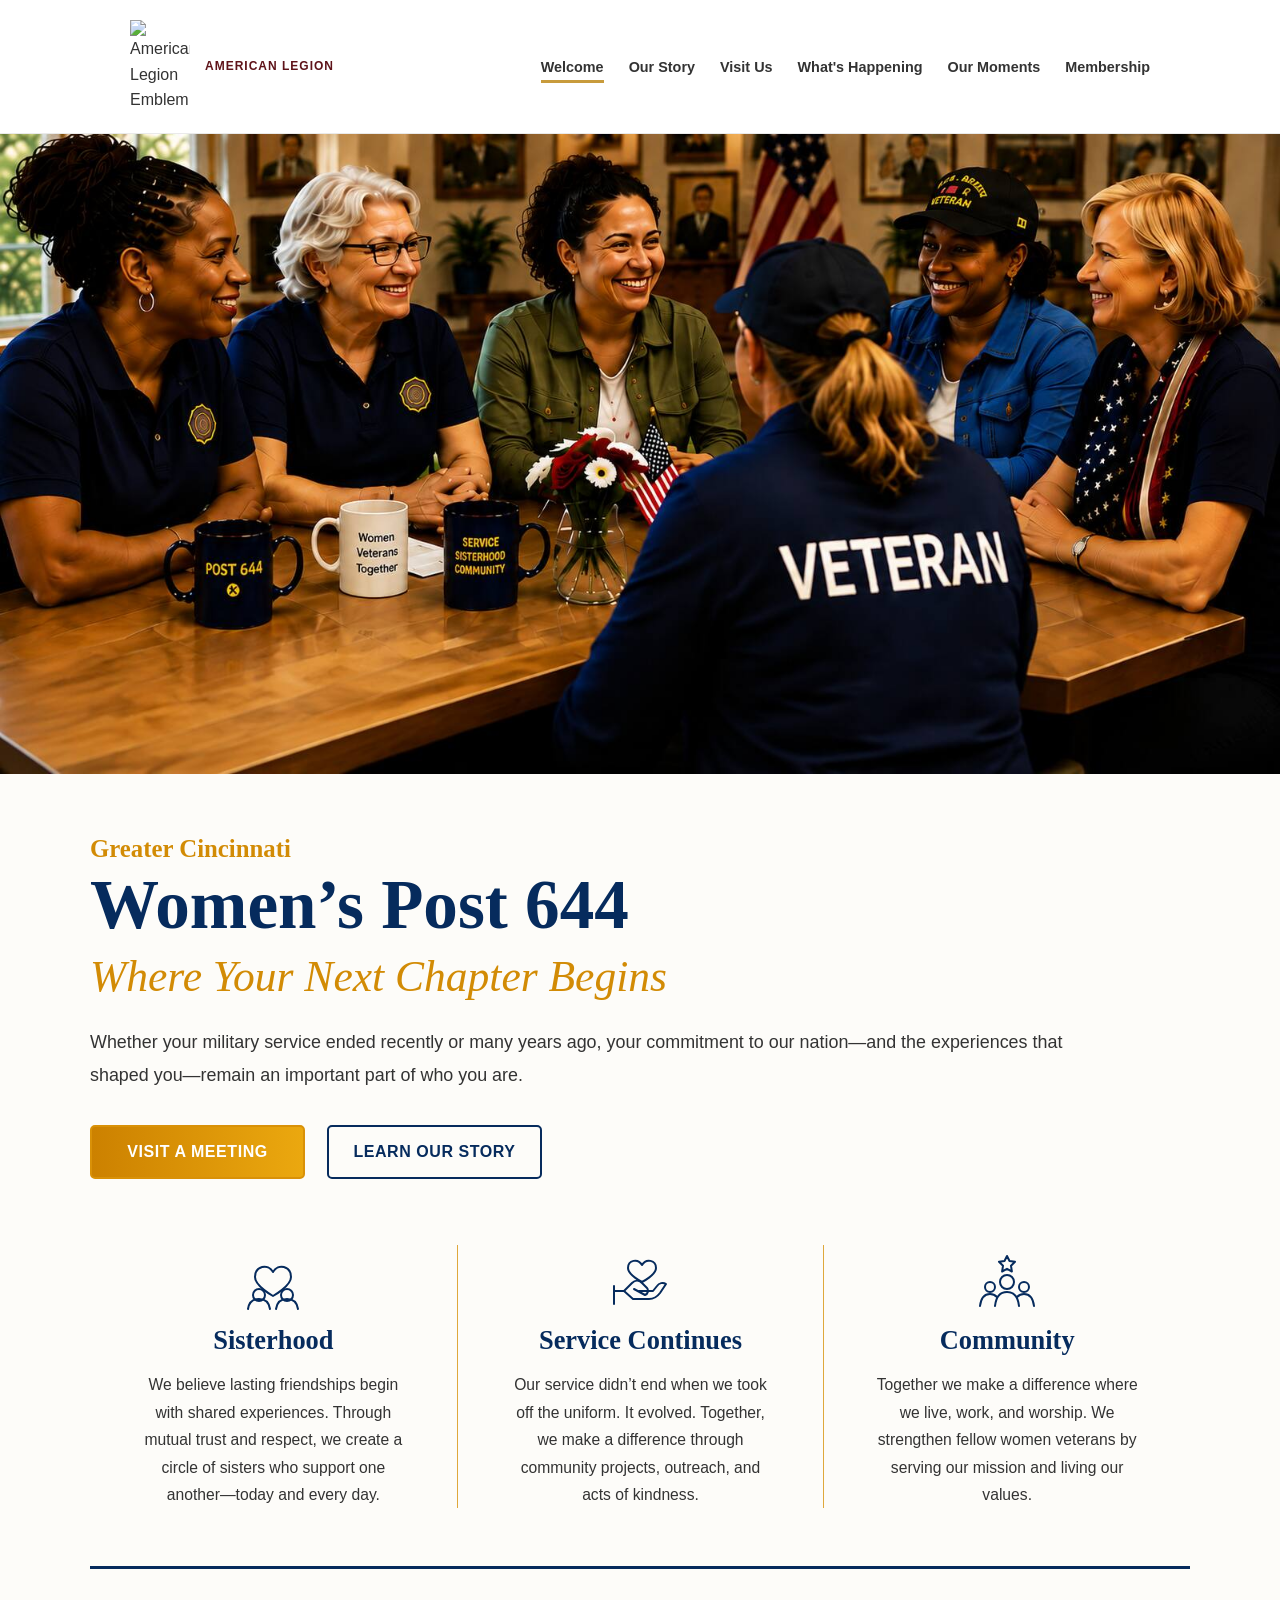
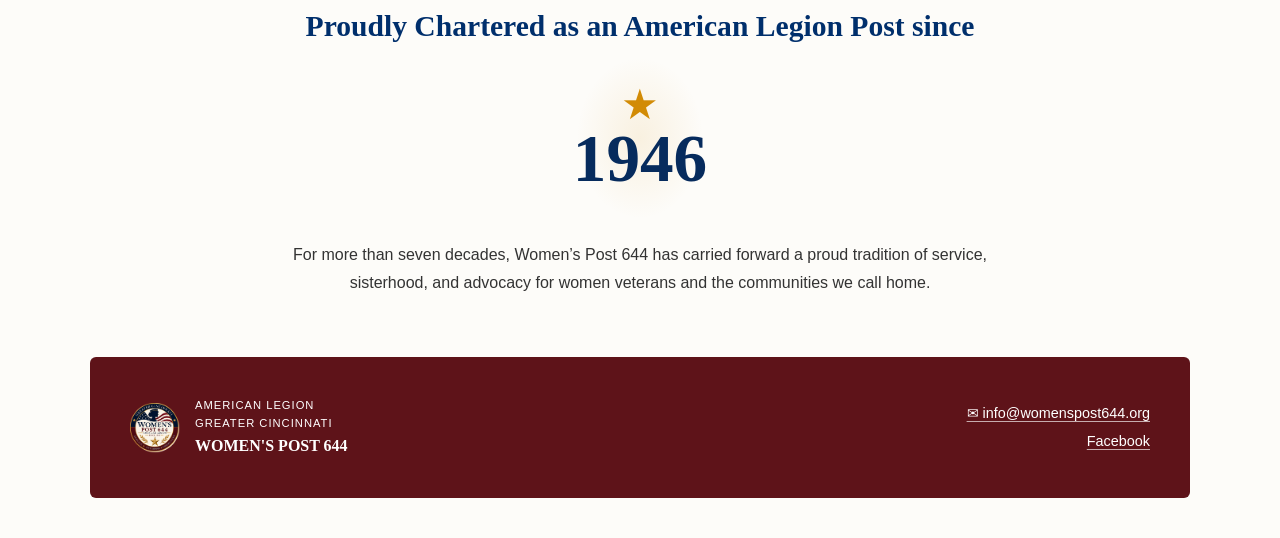
==== commit 20789758: "Simplify contact navigation" ====
--- a/public/index.html
+++ b/public/index.html
@@ -25,7 +25,6 @@
           <li><a href="whats-happening.html">What's Happening</a></li>
           <li><a href="our-moments.html">Our Moments</a></li>
           <li><a href="membership.html">Membership</a></li>
-          <li><a href="lets-connect.html">Let's Connect</a></li>
         </ul>
       </nav>
     </div>
@@ -97,7 +96,8 @@
         </div>
       </div>
       <div class="footer-contact">
-        <p>&#9993; info@womenspost644.org</p>
+        <p><a href="mailto:info@womenspost644.org">&#9993; info@womenspost644.org</a></p>
+        <p><a href="https://www.facebook.com/profile.php?id=61592274131472" target="_blank" rel="noopener">Facebook</a></p>
       </div>
     </div>
   </footer>
--- a/public/styles.css
+++ b/public/styles.css
@@ -732,6 +732,16 @@
   text-align: right;
 }
 
+.footer-contact a {
+  color: #fff;
+  text-decoration-color: rgba(255, 255, 255, .65);
+  text-underline-offset: 3px;
+}
+
+.footer-contact p + p {
+  margin-top: 7px;
+}
+
 /* ========================================= */
 /* --- MEMBERSHIP REDESIGN --- */
 /* ========================================= */
@@ -858,11 +868,32 @@
   text-align: center;
 }
 
-.member2-eligibility img {
+.member2-branches {
+  display: grid;
+  grid-template-columns: repeat(3, 1fr);
+  gap: 12px 8px;
+  margin: 18px 0 12px;
+}
+
+.member2-branches figure {
+  margin: 0;
+  text-align: center;
+}
+
+.member2-branches img {
   display: block;
-  width: 100%;
-  margin: 18px auto 10px;
-  mix-blend-mode: multiply;
+  width: 74px;
+  height: 74px;
+  margin: 0 auto;
+  object-fit: contain;
+}
+
+.member2-branches figcaption {
+  margin-top: 4px;
+  color: var(--color-navy);
+  font-size: .67rem;
+  font-weight: 700;
+  text-transform: uppercase;
 }
 
 .member2-eligibility a {
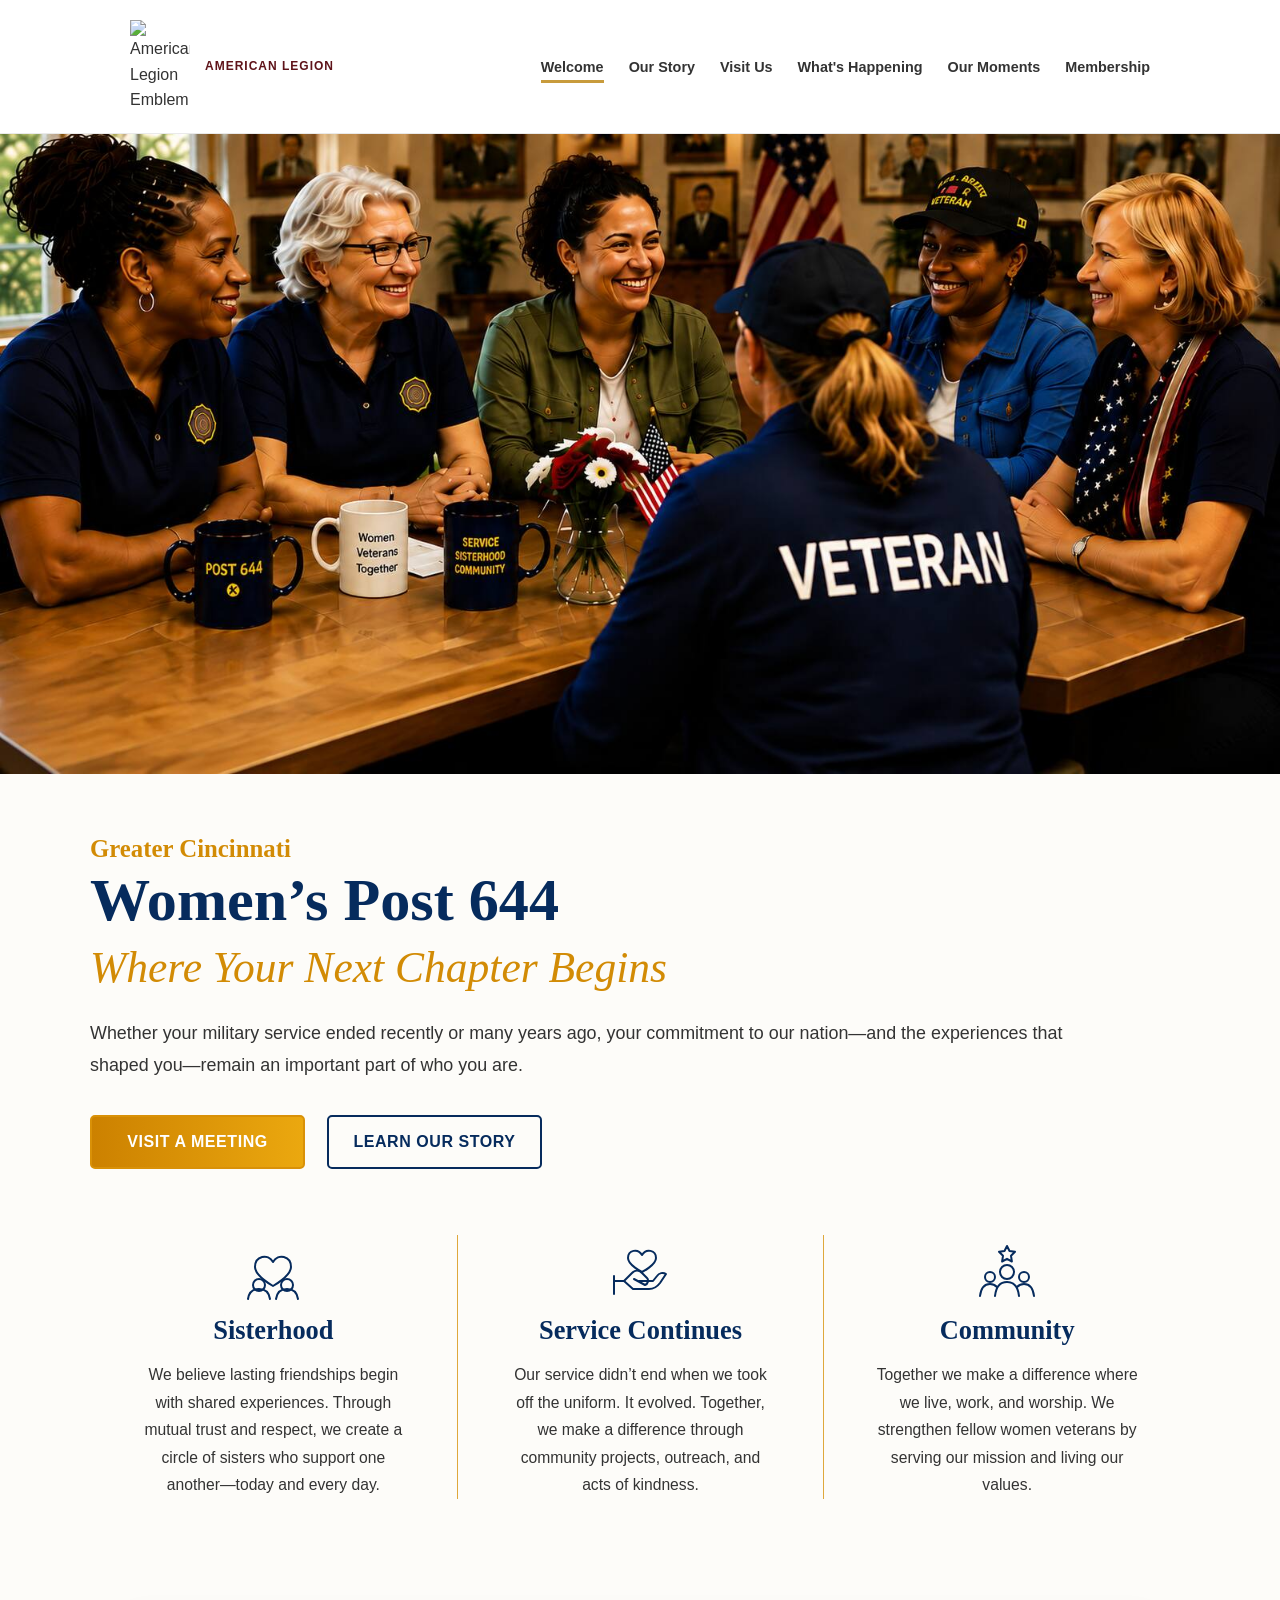
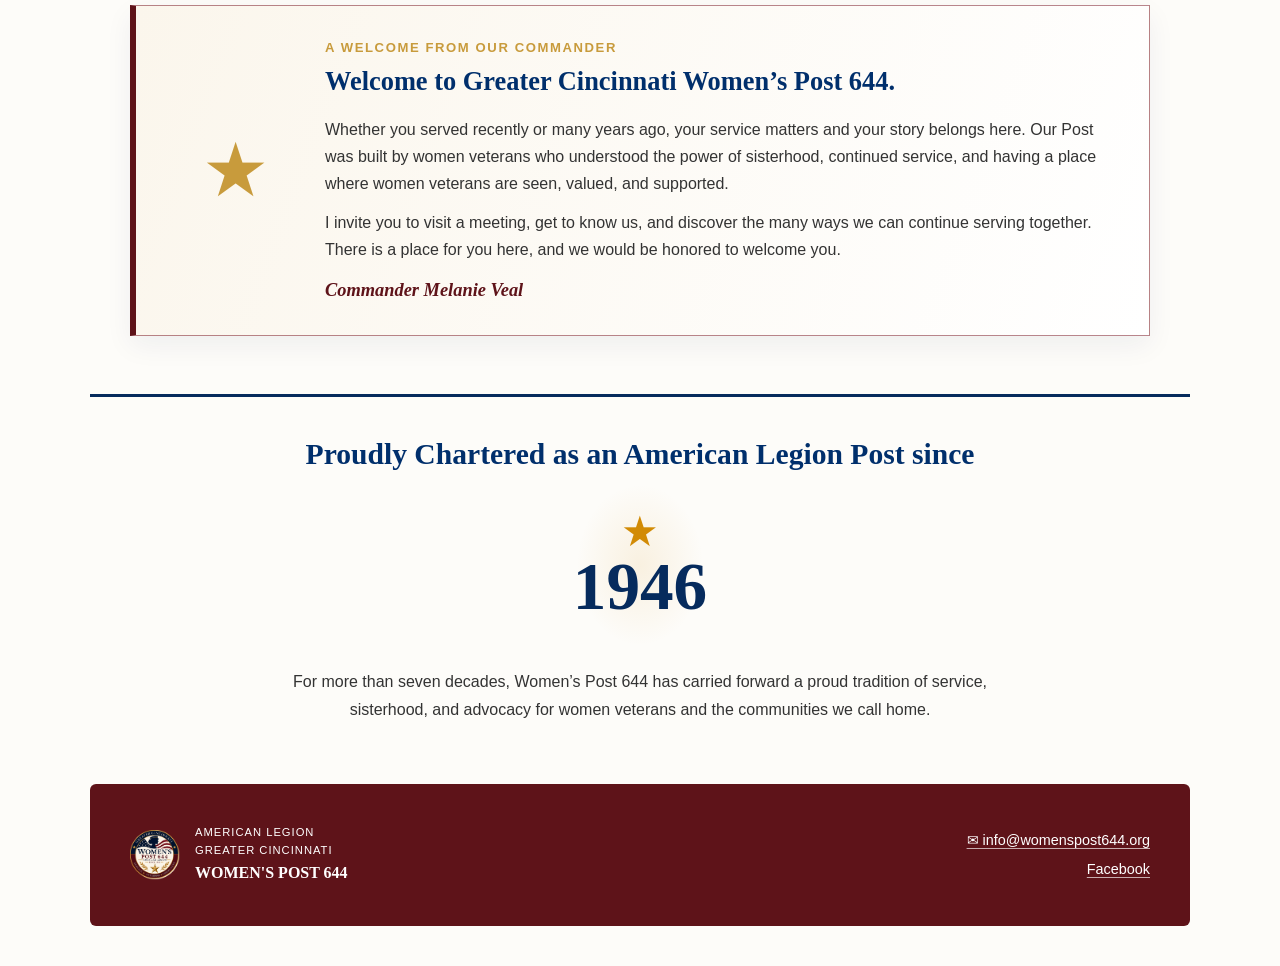
==== commit b52786d9: "Add Commander's welcome to homepage" ====
--- a/public/index.html
+++ b/public/index.html
@@ -73,6 +73,17 @@
       </article>
     </section>
 
+    <section class="home-commander">
+      <div class="home-commander-mark" aria-hidden="true">★</div>
+      <div class="home-commander-copy">
+        <p class="home-commander-kicker">A Welcome from Our Commander</p>
+        <h2>Welcome to Greater Cincinnati Women’s Post 644.</h2>
+        <p>Whether you served recently or many years ago, your service matters and your story belongs here. Our Post was built by women veterans who understood the power of sisterhood, continued service, and having a place where women veterans are seen, valued, and supported.</p>
+        <p>I invite you to visit a meeting, get to know us, and discover the many ways we can continue serving together. There is a place for you here, and we would be honored to welcome you.</p>
+        <p class="home-commander-signature">Commander Melanie Veal</p>
+      </div>
+    </section>
+
     <section class="home-charter">
       <h2>Proudly Chartered as an American Legion Post since</h2>
       <div class="home-year" aria-label="Chartered in 1946">
--- a/public/styles.css
+++ b/public/styles.css
@@ -59,7 +59,7 @@
 
 .home-intro h1 {
   color: #062b5d;
-  font-size: clamp(3rem, 5.4vw, 4.7rem);
+  font-size: clamp(2.6rem, 4.7vw, 4.05rem);
   line-height: 1.08;
   margin-bottom: 8px;
 }
@@ -163,6 +163,51 @@
   line-height: 1.75;
 }
 
+.home-commander {
+  display: grid;
+  grid-template-columns: 115px 1fr;
+  gap: 32px;
+  align-items: center;
+  width: min(1020px, calc(100% - 80px));
+  margin: 48px auto 58px;
+  padding: 34px 42px;
+  border: 1px solid rgba(117, 15, 29, .5);
+  border-left: 6px solid var(--color-red);
+  background: linear-gradient(110deg, #fbf6ec, #fff);
+  box-shadow: 0 10px 26px rgba(13, 42, 79, .06);
+}
+
+.home-commander-mark {
+  color: var(--color-gold);
+  font-size: 4.7rem;
+  line-height: 1;
+  text-align: center;
+}
+
+.home-commander-kicker {
+  color: var(--color-gold);
+  font: 700 .82rem var(--font-sans);
+  letter-spacing: .12em;
+  text-transform: uppercase;
+}
+
+.home-commander h2 {
+  margin: 5px 0 14px;
+  color: var(--color-navy);
+  font-size: 1.65rem;
+}
+
+.home-commander-copy > p:not(.home-commander-kicker):not(.home-commander-signature) {
+  margin-top: 11px;
+  line-height: 1.7;
+}
+
+.home-commander-signature {
+  margin-top: 17px;
+  color: var(--color-red);
+  font: italic 700 1.15rem var(--font-serif);
+}
+
 .home-charter {
   display: flex;
   flex-direction: column;
@@ -236,6 +281,23 @@
     border-left: 0;
   }
 
+}
+
+@media (max-width: 600px) {
+  .home-commander {
+    grid-template-columns: 1fr;
+    width: calc(100% - 30px);
+    margin: 30px auto 42px;
+    padding: 27px 22px;
+  }
+
+  .home-commander-mark {
+    font-size: 3rem;
+  }
+
+  .home-commander-copy {
+    text-align: center;
+  }
 }
 
 @media (max-width: 520px) {
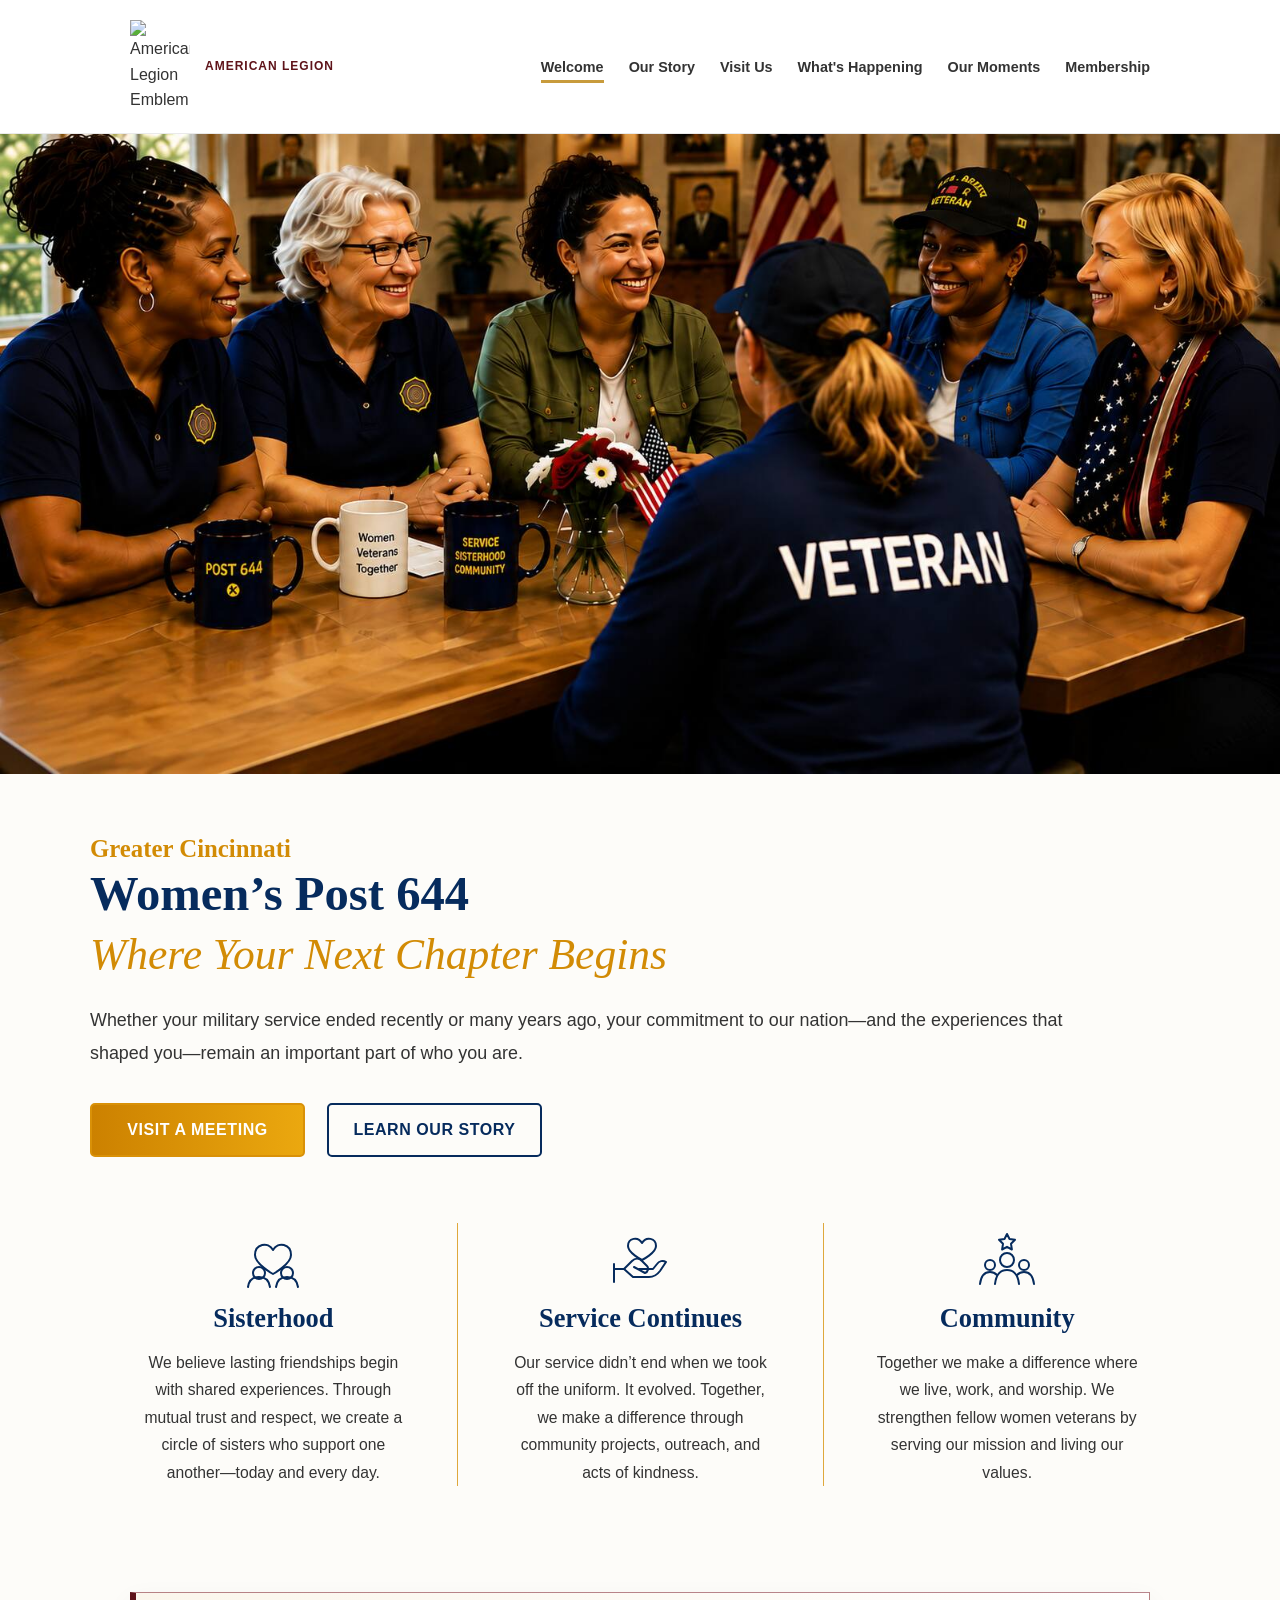
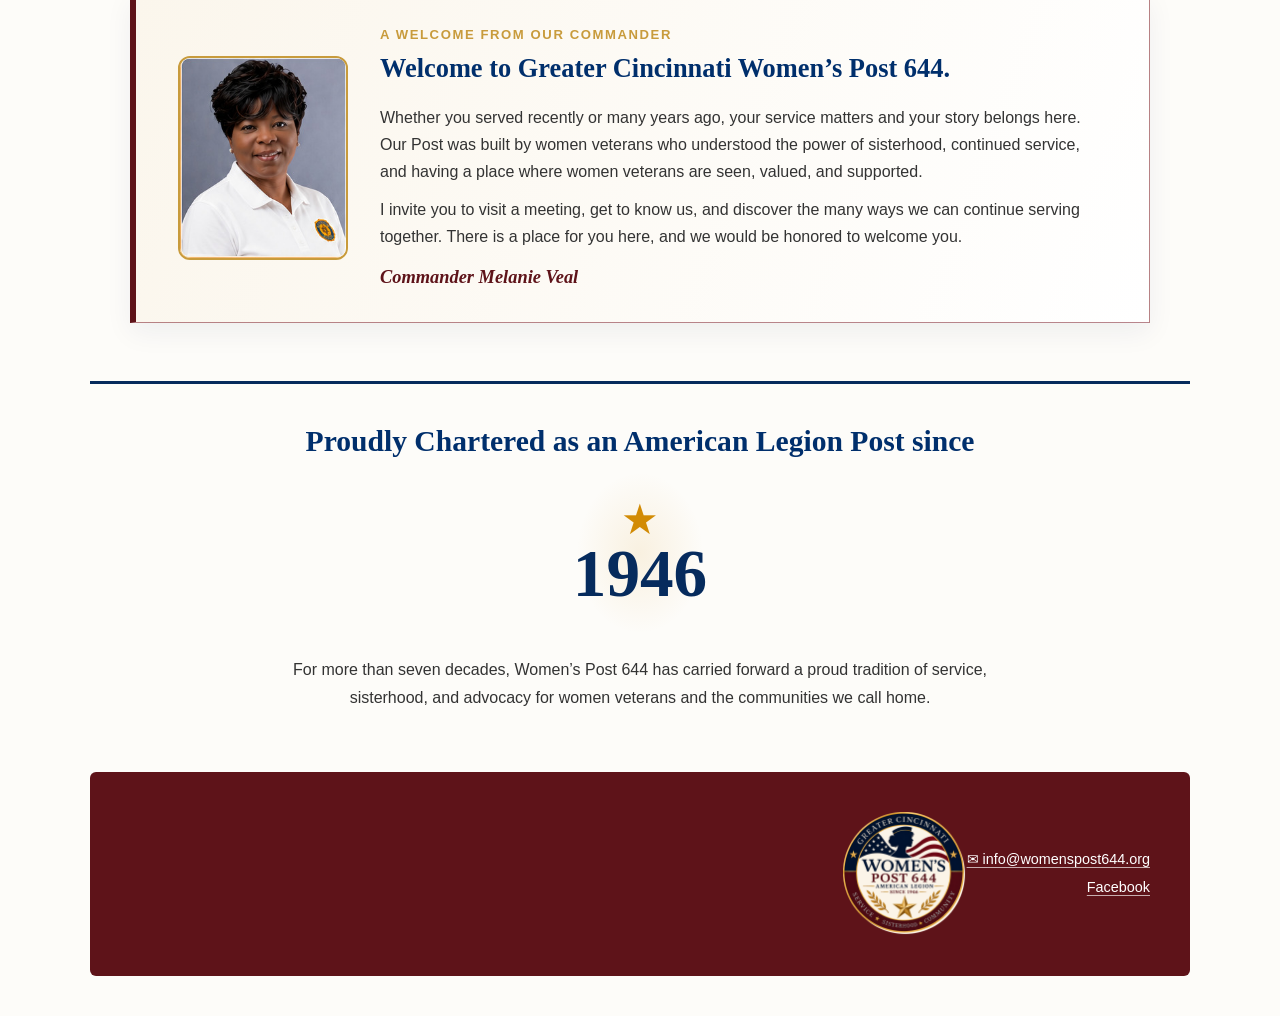
==== commit 7e7c08cd: "Refine homepage welcome and footer branding" ====
--- a/public/index.html
+++ b/public/index.html
@@ -74,7 +74,9 @@
     </section>
 
     <section class="home-commander">
-      <div class="home-commander-mark" aria-hidden="true">★</div>
+      <div class="home-commander-photo">
+        <img src="commander-melanie-veal.jpg" alt="Commander Melanie Veal">
+      </div>
       <div class="home-commander-copy">
         <p class="home-commander-kicker">A Welcome from Our Commander</p>
         <h2>Welcome to Greater Cincinnati Women’s Post 644.</h2>
@@ -100,11 +102,6 @@
     <div class="footer-inner home-footer">
       <div class="footer-logo">
         <img src="post644-logo-star.png" alt="Greater Cincinnati Women’s Post 644 logo" class="footer-img footer-post-logo">
-        <div class="footer-logo-text">
-          <span class="footer-legion-title">AMERICAN LEGION</span>
-          <span class="footer-chapter-title">GREATER CINCINNATI</span>
-          <span class="footer-post-title">WOMEN'S POST 644</span>
-        </div>
       </div>
       <div class="footer-contact">
         <p><a href="mailto:info@womenspost644.org">&#9993; info@womenspost644.org</a></p>
--- a/public/styles.css
+++ b/public/styles.css
@@ -59,7 +59,7 @@
 
 .home-intro h1 {
   color: #062b5d;
-  font-size: clamp(2.6rem, 4.7vw, 4.05rem);
+  font-size: clamp(2.2rem, 3.8vw, 3.35rem);
   line-height: 1.08;
   margin-bottom: 8px;
 }
@@ -165,7 +165,7 @@
 
 .home-commander {
   display: grid;
-  grid-template-columns: 115px 1fr;
+  grid-template-columns: 170px 1fr;
   gap: 32px;
   align-items: center;
   width: min(1020px, calc(100% - 80px));
@@ -177,11 +177,13 @@
   box-shadow: 0 10px 26px rgba(13, 42, 79, .06);
 }
 
-.home-commander-mark {
-  color: var(--color-gold);
-  font-size: 4.7rem;
-  line-height: 1;
-  text-align: center;
+.home-commander-photo img {
+  display: block;
+  width: 100%;
+  aspect-ratio: 5 / 6;
+  border: 2px solid var(--color-gold);
+  border-radius: 12px;
+  object-fit: cover;
 }
 
 .home-commander-kicker {
@@ -792,6 +794,44 @@
 
 .footer-contact {
   text-align: right;
+}
+
+/* Center the Post 644 identity in every footer. */
+.footer-inner.home-footer {
+  grid-template-columns: 1fr 140px 1fr;
+  min-height: 165px;
+}
+
+.footer-inner.home-footer .footer-logo {
+  grid-column: 2;
+  justify-self: center;
+}
+
+.footer-inner.home-footer .footer-post-logo {
+  width: 124px;
+}
+
+.footer-inner.home-footer .footer-contact {
+  grid-column: 3;
+  justify-self: end;
+}
+
+@media (max-width: 600px) {
+  .home-commander-photo {
+    width: 160px;
+    margin-inline: auto;
+  }
+
+  .footer-inner.home-footer {
+    grid-template-columns: 1fr;
+  }
+
+  .footer-inner.home-footer .footer-logo,
+  .footer-inner.home-footer .footer-contact {
+    grid-column: 1;
+    justify-self: center;
+    text-align: center;
+  }
 }
 
 .footer-contact a {
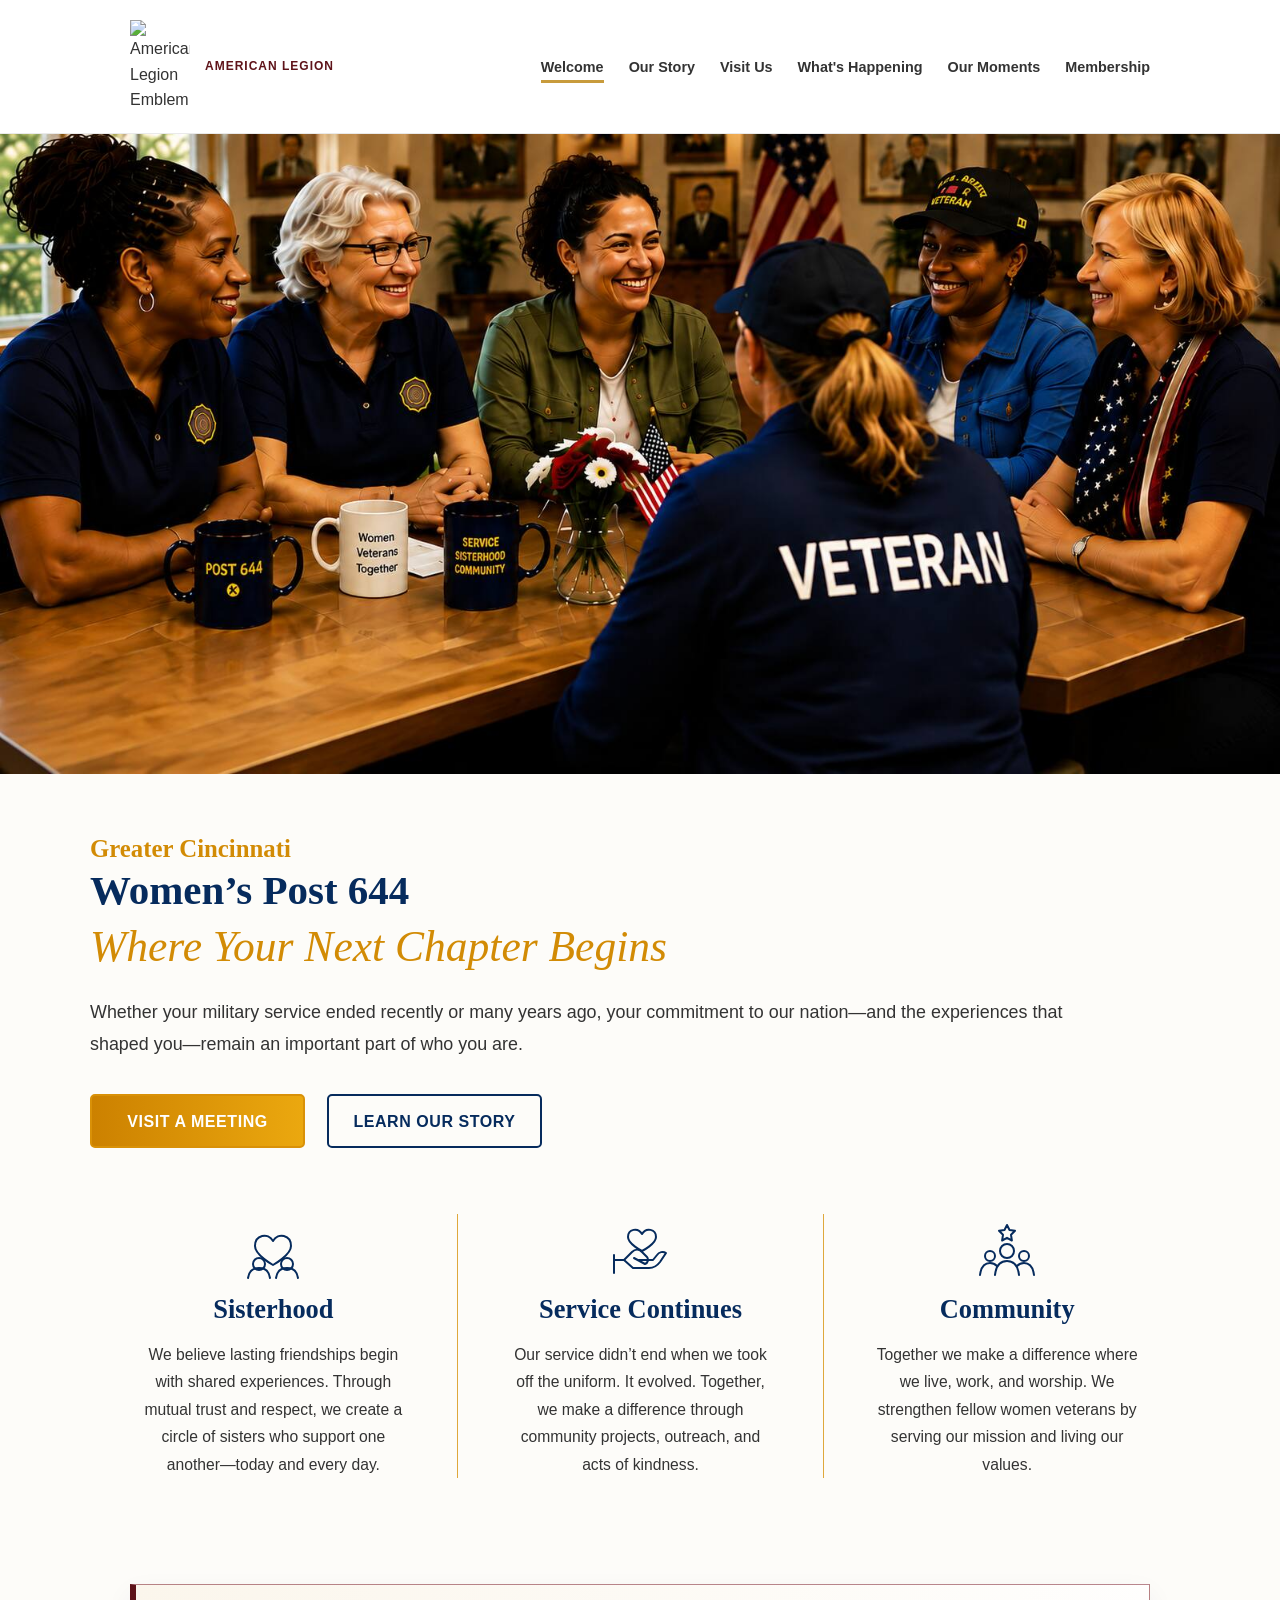
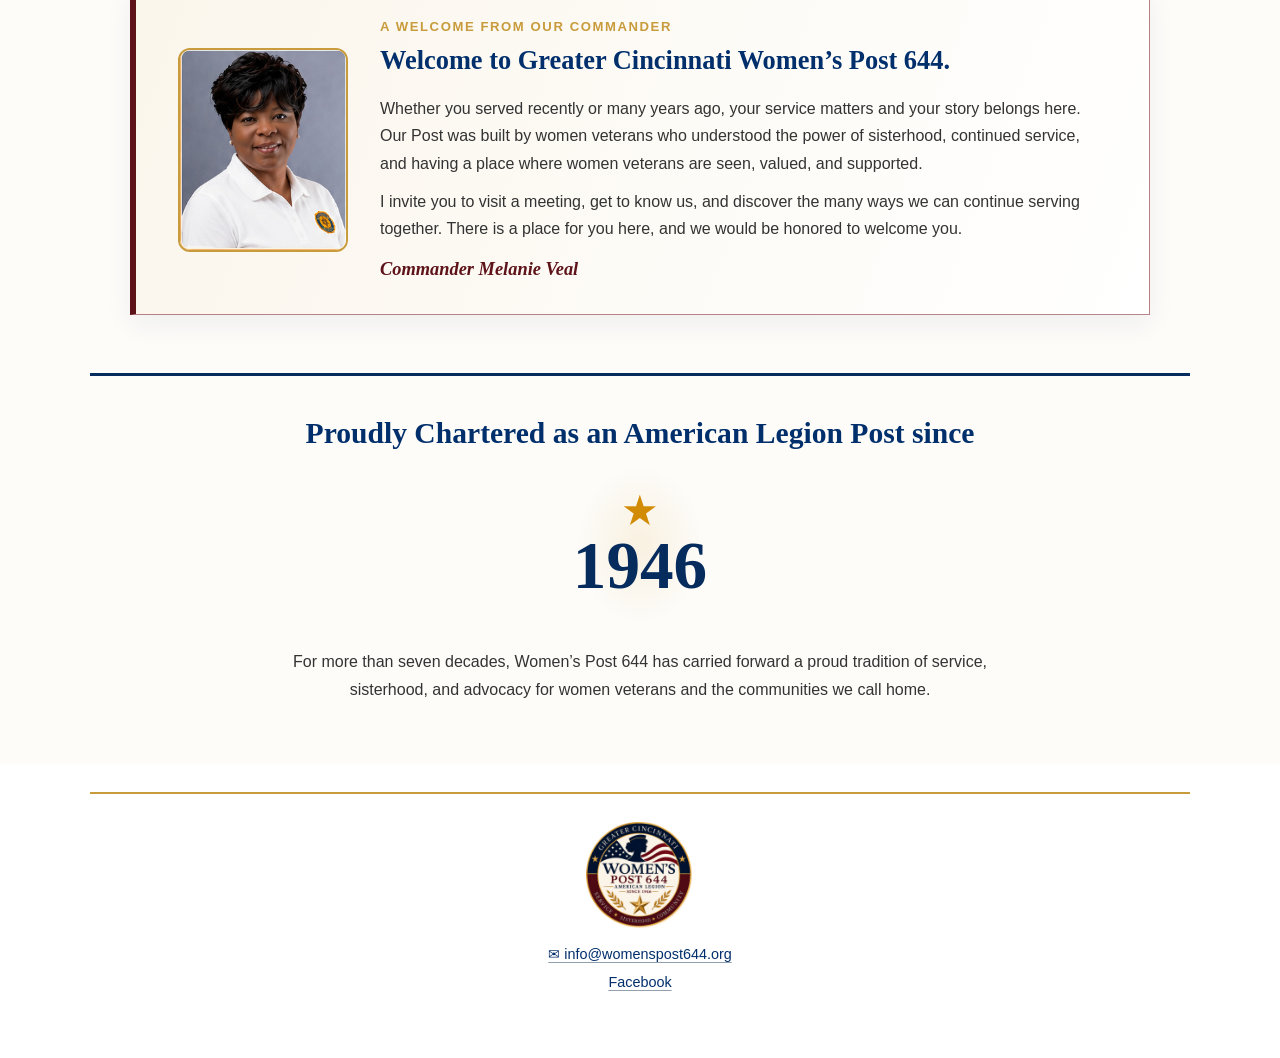
==== commit def4a496: "Lighten footer design and resize homepage heading" ====
--- a/public/index.html
+++ b/public/index.html
@@ -5,6 +5,7 @@
   <meta name="viewport" content="width=device-width, initial-scale=1.0">
   <title>Welcome - American Legion Women's Post 644</title>
   <link rel="stylesheet" href="styles.css">
+  <link rel="stylesheet" href="site-overrides.css">
 </head>
 <body>
 
--- a/public/site-overrides.css
+++ b/public/site-overrides.css
@@ -0,0 +1,37 @@
+.home-intro h1 {
+  font-size: clamp(2rem, 3.2vw, 2.85rem);
+}
+
+.site-footer {
+  padding: 28px 20px 40px;
+  background: #fff;
+}
+
+.footer-inner.home-footer {
+  display: flex;
+  min-height: 0;
+  flex-direction: column;
+  gap: 14px;
+  justify-content: center;
+  padding: 28px 20px 24px;
+  border-top: 2px solid var(--color-gold);
+  border-radius: 0;
+  background: #fff;
+  color: var(--color-navy);
+}
+
+.footer-inner.home-footer .footer-logo,
+.footer-inner.home-footer .footer-contact {
+  grid-column: auto;
+  justify-self: auto;
+  text-align: center;
+}
+
+.footer-inner.home-footer .footer-post-logo {
+  width: 108px;
+}
+
+.footer-inner.home-footer .footer-contact a {
+  color: var(--color-navy);
+  text-decoration-color: rgba(13, 42, 79, .45);
+}
